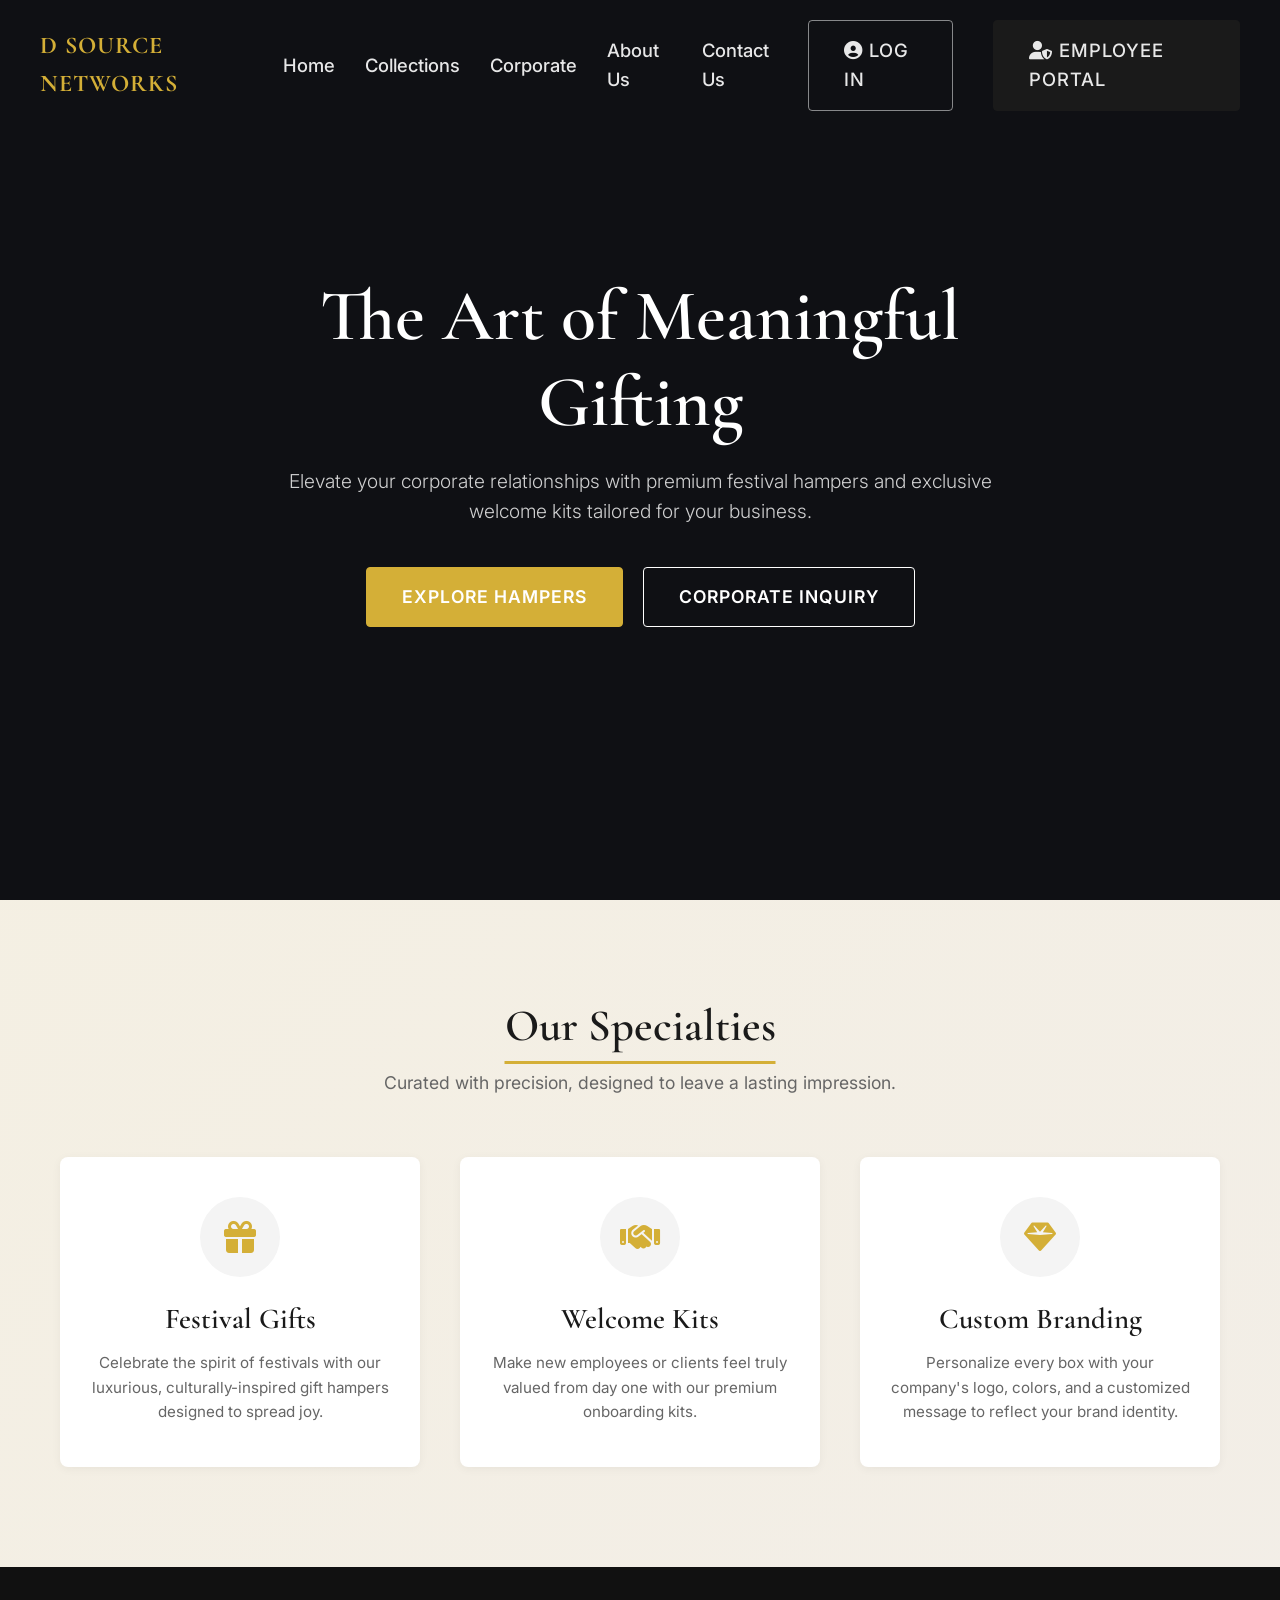
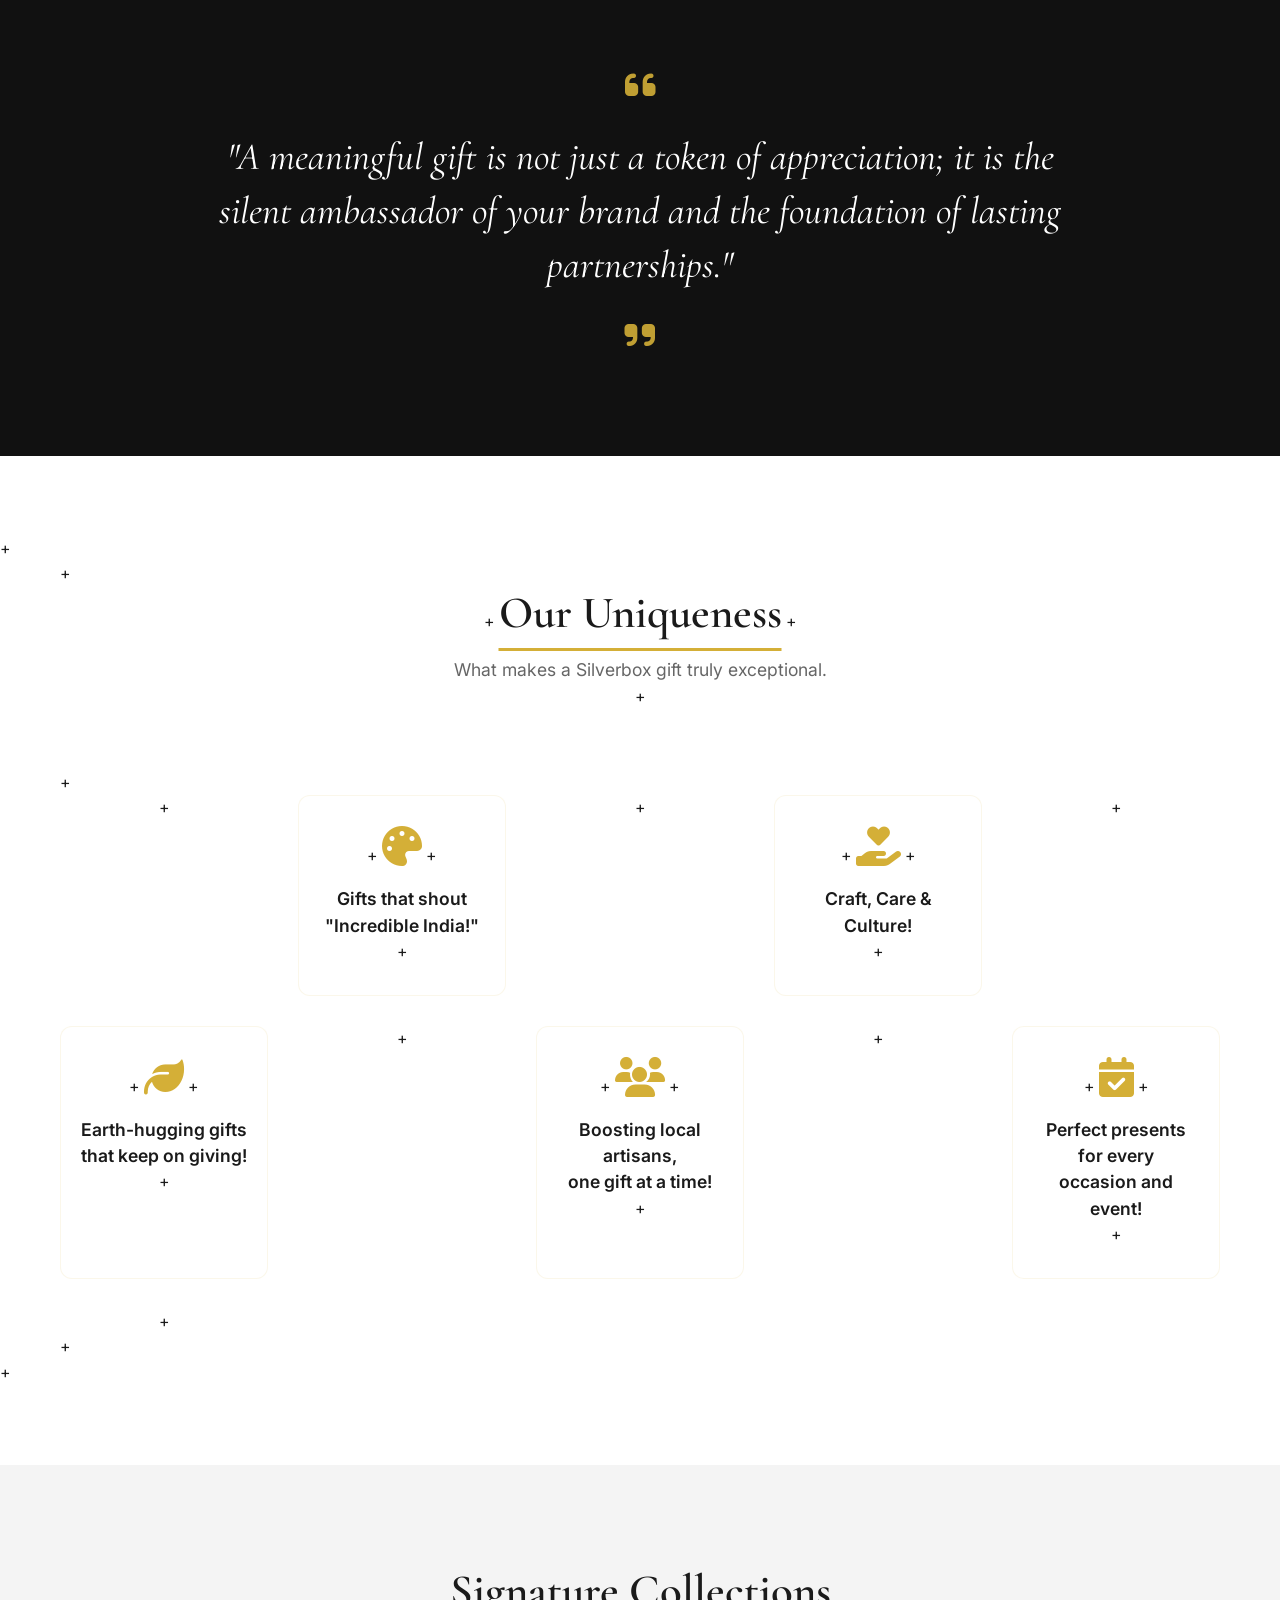
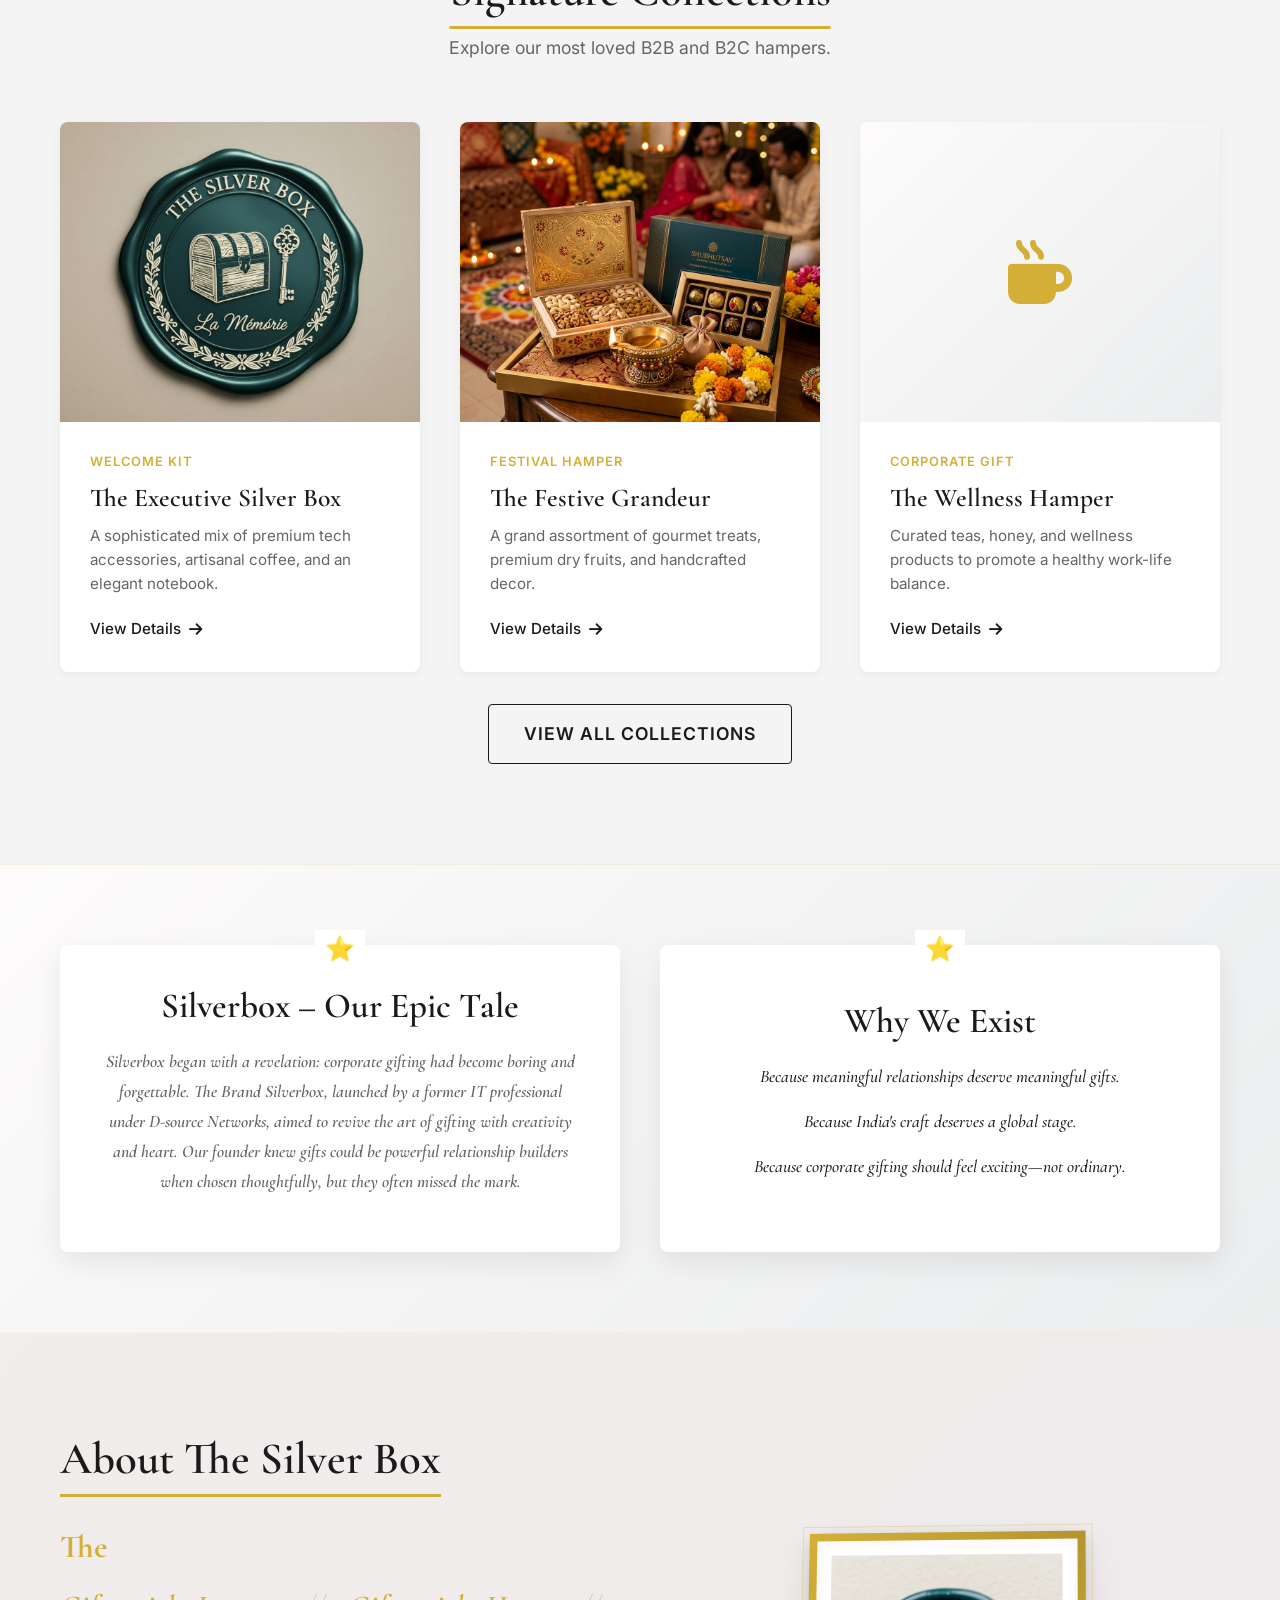
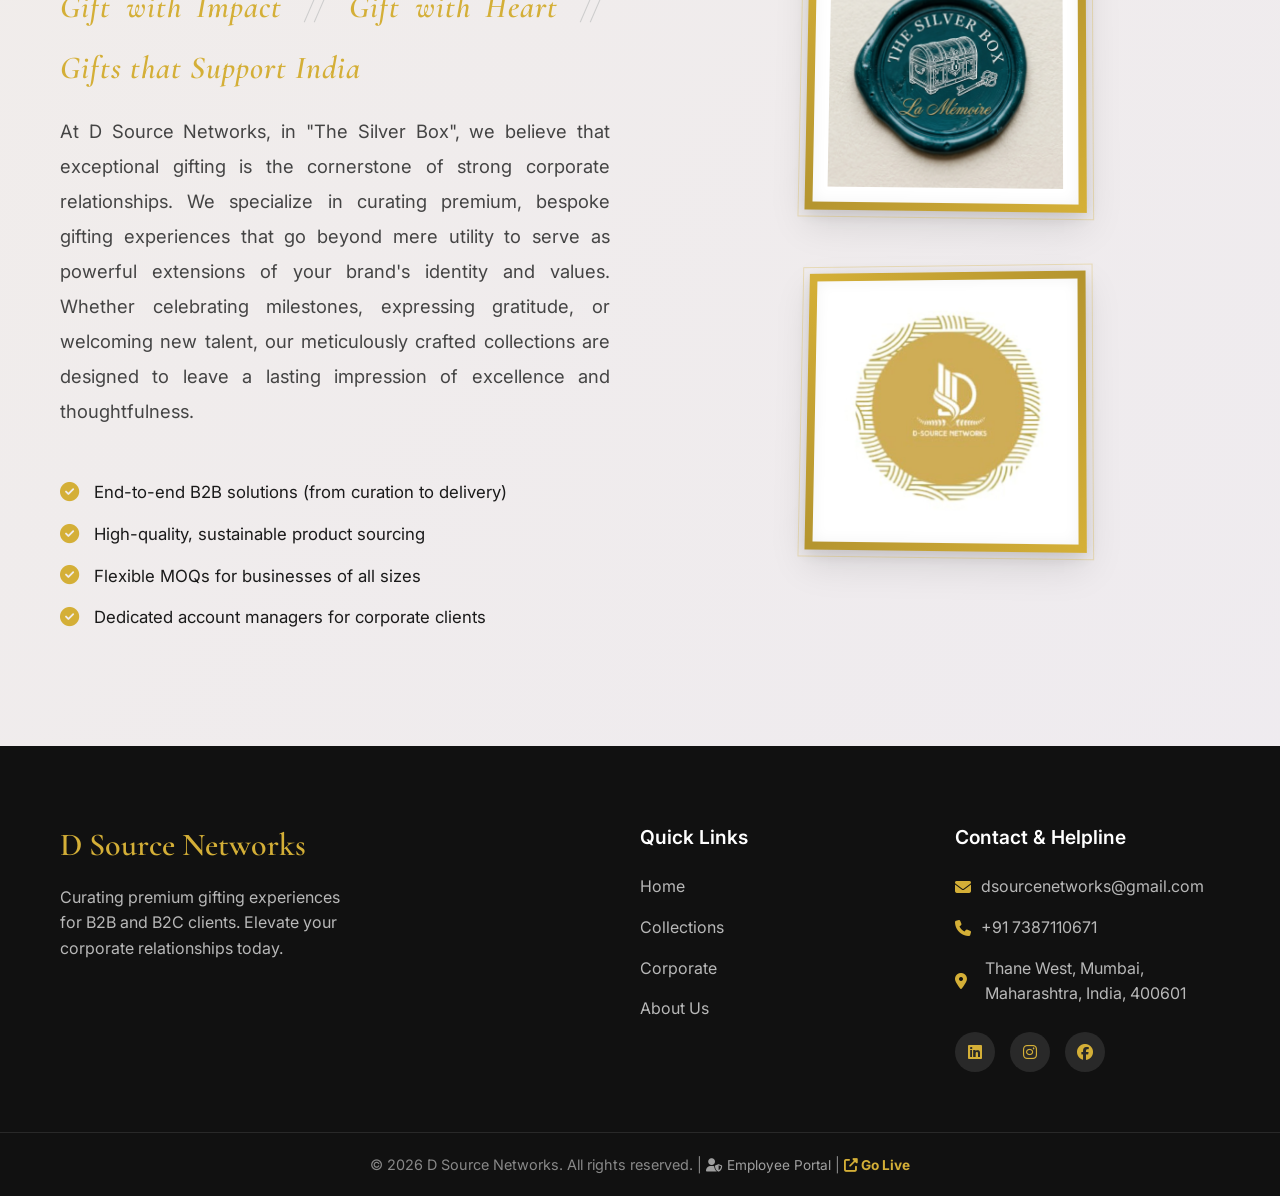
==== index.html @ b41b8272 "Refine brand mention to 'The Silver Box' and fix tagline formatting" ====
<!-- Sync Timestamp: 2026-05-08 21:18:00 -->
<!DOCTYPE html>
<html lang="en">

<head>
    <meta charset="UTF-8">
    <meta name="viewport" content="width=device-width, initial-scale=1.0">
    <title>D Source Networks | Premium Corporate Gifting</title>
    <meta name="description"
        content="Premium B2B and B2C gift hampers, festival gifts, and corporate welcome kits by D Source Networks.">
    <link rel="stylesheet" href="styles.css">
    <!-- Google Fonts for typography -->
    <link rel="preconnect" href="https://fonts.googleapis.com">
    <link rel="preconnect" href="https://fonts.gstatic.com" crossorigin>
    <link
        href="https://fonts.googleapis.com/css2?family=Cormorant+Garamond:wght@400;600&family=Inter:wght@300;400;500;600&display=swap"
        rel="stylesheet">
    <link rel="stylesheet" href="https://cdnjs.cloudflare.com/ajax/libs/font-awesome/6.4.0/css/all.min.css">
</head>

<body>
    <!-- Navigation -->
    <nav class="navbar" id="navbar">
        <div class="nav-container">
            <a href="index.html" class="logo"
                style="font-size: 1.5rem; font-weight: 700; color: var(--primary-color); text-decoration: none; font-family: var(--font-heading); letter-spacing: 1px;">
                D SOURCE NETWORKS
            </a>
            <div class="nav-links">
                <a href="#home">Home</a>
                <a href="#collections">Collections</a>
                <a href="#corporate">Corporate</a>
                <a href="#about">About Us</a>
                <a href="#contact">Contact Us</a>
                <a href="#" id="loginBtn" class="btn btn-outline"><i class="fas fa-user-circle"></i> Log In</a>
                <a href="employee.html" class="btn btn-primary"
                    style="margin-left: 10px; background-color: #1a1a1a; border-color: #1a1a1a;"><i
                        class="fas fa-user-shield"></i> Employee Portal</a>
            </div>
            <div class="hamburger">
                <i class="fas fa-bars"></i>
            </div>
        </div>
    </nav>

    <!-- Hero Section -->
    <header id="home" class="hero">
        <div class="floating-container" id="floating-container"></div>
        <div class="hero-overlay"></div>
        <div class="hero-content">
            <h1 class="fade-in-up">The Art of Meaningful Gifting</h1>
            <p class="fade-in-up delay-1">Elevate your corporate relationships with premium festival hampers and
                exclusive welcome kits tailored for your business.</p>
            <div class="hero-buttons fade-in-up delay-2">
                <a href="#collections" class="btn btn-primary">Explore Hampers</a>
                <a href="#corporate" class="btn btn-secondary">Corporate Inquiry</a>
            </div>
        </div>
    </header>

    <!-- Services / Categories -->
    <section id="services" class="services section">
        <div class="container">
            <div class="section-header">
                <h2>Our Specialties</h2>
                <p>Curated with precision, designed to leave a lasting impression.</p>
            </div>
            <div class="services-grid">
                <div class="service-card">
                    <div class="service-icon"><i class="fas fa-gift"></i></div>
                    <h3>Festival Gifts</h3>
                    <p>Celebrate the spirit of festivals with our luxurious, culturally-inspired gift hampers designed
                        to spread joy.</p>
                </div>
                <div class="service-card">
                    <div class="service-icon"><i class="fas fa-handshake"></i></div>
                    <h3>Welcome Kits</h3>
                    <p>Make new employees or clients feel truly valued from day one with our premium onboarding kits.
                    </p>
                </div>
                <div class="service-card">
                    <div class="service-icon"><i class="fas fa-gem"></i></div>
                    <h3>Custom Branding</h3>
                    <p>Personalize every box with your company's logo, colors, and a customized message to reflect your
                        brand identity.</p>
                </div>
            </div>
        </div>
    </section>

    <!-- Quote Section -->
    <section class="quote-section">
        <div class="container">
            <blockquote class="corporate-quote">
                <i class="fas fa-quote-left quote-icon"></i>
                <p>"A meaningful gift is not just a token of appreciation; it is the silent ambassador of your brand and
                    the foundation of lasting partnerships."</p>
                <i class="fas fa-quote-right quote-icon"></i>
            </blockquote>
        </div>
    </section>

    <!-- Our Uniqueness Section -->
    <section class="uniqueness-section">
        + <div class="container">
            + <div class="section-header">
                + <h2>Our Uniqueness</h2>
                + <p>What makes a Silverbox gift truly exceptional.</p>
                + </div>
            + <div class="uniqueness-grid">
                + <div class="unique-card">
                    + <i class="fas fa-palette unique-icon"></i>
                    + <h3>Gifts that shout<br>"Incredible India!"</h3>
                    + </div>
                + <div class="unique-card">
                    + <i class="fas fa-hand-holding-heart unique-icon"></i>
                    + <h3>Craft, Care &<br>Culture!</h3>
                    + </div>
                + <div class="unique-card">
                    + <i class="fas fa-leaf unique-icon"></i>
                    + <h3>Earth-hugging gifts<br>that keep on giving!</h3>
                    + </div>
                + <div class="unique-card">
                    + <i class="fas fa-users unique-icon"></i>
                    + <h3>Boosting local artisans,<br>one gift at a time!</h3>
                    + </div>
                + <div class="unique-card">
                    + <i class="fas fa-calendar-check unique-icon"></i>
                    + <h3>Perfect presents for every<br>occasion and event!</h3>
                    + </div>
                + </div>
            + </div>
        + </section>

    <!-- Featured Collections -->
    <section id="collections" class="collections section bg-light">
        <div class="container">
            <div class="section-header">
                <h2>Signature Collections</h2>
                <p>Explore our most loved B2B and B2C hampers.</p>
            </div>
            <div class="product-grid">
                <!-- Product 1 -->
                <div class="product-card">
                    <div class="product-image" style="height: 300px;">
                        <img src="images/company_logo.jpeg" alt="The Executive Silver Box">
                    </div>
                    <div class="product-info">
                        <span class="category">Welcome Kit</span>
                        <h3>The Executive Silver Box</h3>
                        <p>A sophisticated mix of premium tech accessories, artisanal coffee, and an elegant notebook.
                        </p>
                        <a href="#" class="view-details">View Details <i class="fas fa-arrow-right"></i></a>
                    </div>
                </div>
                <!-- Product 2 -->
                <div class="product-card">
                    <div class="product-image" style="height: 300px;">
                        <img src="images/festival_hamper_1777448003402.png" alt="The Festive Grandeur">
                    </div>
                    <div class="product-info">
                        <span class="category">Festival Hamper</span>
                        <h3>The Festive Grandeur</h3>
                        <p>A grand assortment of gourmet treats, premium dry fruits, and handcrafted decor.</p>
                        <a href="#" class="view-details">View Details <i class="fas fa-arrow-right"></i></a>
                    </div>
                </div>
                <!-- Product 3 -->
                <div class="product-card">
                    <div class="product-image placeholder-img"
                        style="background: linear-gradient(135deg, #fdfbfb 0%, #ebedee 100%); display: flex; align-items: center; justify-content: center; height: 300px;">
                        <i class="fas fa-mug-hot" style="font-size: 4rem; color: #d4af37;"></i>
                    </div>
                    <div class="product-info">
                        <span class="category">Corporate Gift</span>
                        <h3>The Wellness Hamper</h3>
                        <p>Curated teas, honey, and wellness products to promote a healthy work-life balance.</p>
                        <a href="#" class="view-details">View Details <i class="fas fa-arrow-right"></i></a>
                    </div>
                </div>
            </div>
            <div class="text-center mt-4">
                <a href="#" class="btn btn-outline-dark">View All Collections</a>
            </div>
        </div>
    </section>
    <!-- Our Story Section -->
    <section class="story-section">
        <div class="container">
            <div class="story-grid">
                <div class="story-container">
                    <h2>Silverbox – Our Epic Tale</h2>
                    <p>
                        Silverbox began with a revelation: corporate gifting had become boring and forgettable. The
                        Brand
                        Silverbox, launched by a former IT professional under D-source Networks, aimed to revive the art
                        of
                        gifting with creativity and heart. Our founder knew gifts could be powerful relationship
                        builders
                        when chosen thoughtfully, but they often missed the mark.
                    </p>
                </div>
                <div class="exist-container">
                    <h2>Why We Exist</h2>
                    <p>Because meaningful relationships deserve meaningful gifts.</p>
                    <p>Because India's craft deserves a global stage.</p>
                    <p>Because corporate gifting should feel exciting—not ordinary.</p>
                </div>
            </div>
        </div>
    </section>

    <!-- About Us / Why Choose Us -->
    <section id="about" class="why-us section">
        <div class="container">
            <div class="why-grid">
                <div class="why-content">
                    <h2>About The Silver Box</h2>
                    <div style="margin-bottom: 50px;">
                        <p style="font-size: 1.15rem; line-height: 1.9; text-align: justify; color: #444;">
                            <strong
                                style="color: var(--primary-color); font-size: 2rem; display: block; margin-bottom: 15px; font-family: var(--font-heading);">The
                                <span
                                    style="display: block; letter-spacing: 1px; font-style: italic; font-weight: 600;">
                                    Gift with Impact <span
                                        style="color: #ccc; font-weight: 300; margin: 0 8px;">//</span>
                                    Gift with Heart <span
                                        style="color: #ccc; font-weight: 300; margin: 0 8px;">//</span>
                                    Gifts that Support India
                                </span></strong>
                            At D Source Networks, in "The Silver Box", we believe that exceptional gifting is the
                            cornerstone of strong
                            corporate relationships. We specialize in curating premium, bespoke gifting experiences
                            that go beyond mere utility to serve as powerful extensions of your brand's identity and
                            values. Whether celebrating milestones, expressing gratitude, or welcoming new talent,
                            our meticulously crafted collections are designed to leave a lasting impression of
                            excellence and thoughtfulness.
                        </p>
                    </div>
                    <ul class="feature-list">
                        <li><i class="fas fa-check-circle"></i> End-to-end B2B solutions (from curation to delivery)
                        </li>
                        <li><i class="fas fa-check-circle"></i> High-quality, sustainable product sourcing</li>
                        <li><i class="fas fa-check-circle"></i> Flexible MOQs for businesses of all sizes</li>
                        <li><i class="fas fa-check-circle"></i> Dedicated account managers for corporate clients</li>
                    </ul>
                </div>
                <div class="why-image">
                    <div class="frame-3d">
                        <img src="images/silver_box_seal.png" alt="The Silver Box Seal">
                    </div>
                    <div class="frame-3d">
                        <img src="images/dsource_logo.jpeg" alt="D-Source Networks Logo">
                    </div>
                </div>
            </div>
        </div>
    </section>

    <!-- Footer -->
    <footer id="contact" class="footer">
        <div class="container footer-grid">
            <div class="footer-brand">
                <h3>D Source Networks</h3>
                <p>Curating premium gifting experiences for B2B and B2C clients. Elevate your corporate relationships
                    today.</p>
            </div>
            <div class="footer-links">
                <h4>Quick Links</h4>
                <ul>
                    <li><a href="#home">Home</a></li>
                    <li><a href="#collections">Collections</a></li>
                    <li><a href="#corporate">Corporate</a></li>
                    <li><a href="#about">About Us</a></li>
                </ul>
            </div>
            <div class="footer-contact">
                <h4>Contact & Helpline</h4>
                <p><i class="fas fa-envelope"></i> dsourcenetworks@gmail.com</p>
                <p><i class="fas fa-phone"></i> +91 7387110671</p>
                <p><i class="fas fa-map-marker-alt" style="margin-right: 8px;"></i>Thane West, Mumbai, Maharashtra,
                    India, 400601</p>
                <div class="social-links">
                    <a href="#"><i class="fab fa-linkedin"></i></a>
                    <a href="https://www.instagram.com/sahay2821?igsh=ZDdjcTI2NDg4bmlx" target="_blank"><i
                            class="fab fa-instagram"></i></a>
                    <a href="#"><i class="fab fa-facebook"></i></a>
                </div>
            </div>
        </div>
        <div class="footer-bottom">
            <p>&copy; 2026 D Source Networks. All rights reserved. |
                <a href="employee.html"
                    style="color: rgba(255,255,255,0.6); text-decoration: none; font-size: 0.85rem;"><i
                        class="fas fa-user-shield"></i> Employee Portal</a> |
                <a href="https://dsource3101.github.io/dsourcenetworks/" target="_blank"
                    style="color: #d4af37; text-decoration: none; font-size: 0.85rem; font-weight: bold;"><i
                        class="fas fa-external-link-alt"></i> Go Live</a>
            </p>
        </div>
    </footer>

    <!-- Corporate Inquiry Modal -->
    <div id="corporateModal" class="modal">
        <div class="modal-content">
            <span class="close-modal">&times;</span>
            <h2>Corporate Inquiry</h2>
            <p>Fill out the form below to request a corporate gifting catalog or discuss customized solutions.</p>
            <form action="https://formsubmit.co/dsourcenetworks@gmail.com" method="POST" class="inquiry-form">
                <div class="form-group">
                    <label for="name">Company Name</label>
                    <input type="text" id="name" name="Company_Name" required>
                </div>
                <div class="form-group">
                    <label for="email">Email Address</label>
                    <input type="email" id="email" name="Email" required>
                </div>
                <div class="form-group">
                    <label for="phone">Phone Number</label>
                    <input type="tel" id="phone" name="Phone">
                </div>
                <div class="form-group">
                    <label for="message">Your Inquiry</label>
                    <textarea id="message" name="Message" rows="4" required></textarea>
                </div>
                <input type="hidden" name="_subject" value="New Corporate Inquiry!">
                <button type="submit" class="btn btn-primary w-100" style="width: 100%;">Send Inquiry</button>
            </form>
        </div>
    </div>
    </div>

    <!-- Login Modal -->
    <div id="loginModal" class="modal">
        <div class="modal-content">
            <span class="close-modal" id="closeLogin">&times;</span>
            <h2>Welcome Back</h2>
            <p>Log in to access your order history and corporate discounts.</p>
            <form action="#" method="POST" class="inquiry-form"
                onsubmit="event.preventDefault(); alert('Login successful! (Demo Mode)'); document.getElementById('loginModal').classList.remove('show');">
                <div class="form-group">
                    <label for="loginEmail">Email Address</label>
                    <input type="email" id="loginEmail" required>
                </div>
                <div class="form-group">
                    <label for="loginPassword">Password</label>
                    <input type="password" id="loginPassword" required>
                </div>
                <button type="submit" class="btn btn-primary w-100" style="width: 100%;">Log In</button>
                <p style="text-align: center; margin-top: 15px; font-size: 0.9rem;">
                    Don't have an account? <a href="#" id="openSignup"
                        style="color: var(--primary-color); font-weight: bold;">Sign up here</a>
                </p>
                <p
                    style="text-align: center; margin-top: 10px; font-size: 0.85rem; border-top: 1px solid #eee; pt: 15px; margin-top: 20px; padding-top: 15px;">
                    Are you an employee? <a href="employee.html"
                        style="color: #1a1a1a; font-weight: bold; text-decoration: underline;">Go to Employee Portal</a>
                </p>
            </form>
        </div>
    </div>

    <!-- Signup Modal -->
    <div id="signupModal" class="modal">
        <div class="modal-content">
            <span class="close-modal" id="closeSignup">&times;</span>
            <h2>Create an Account</h2>
            <p>Join D Source Networks for exclusive corporate offers.</p>
            <form action="#" method="POST" class="inquiry-form"
                onsubmit="event.preventDefault(); alert('Account created successfully! (Demo Mode)'); document.getElementById('signupModal').classList.remove('show');">
                <div class="form-group">
                    <label for="signupName">Full Name</label>
                    <input type="text" id="signupName" required>
                </div>
                <div class="form-group">
                    <label for="signupEmail">Email Address</label>
                    <input type="email" id="signupEmail" required>
                </div>
                <div class="form-group">
                    <label for="signupPassword">Create Password</label>
                    <input type="password" id="signupPassword" required>
                </div>
                <button type="submit" class="btn btn-primary w-100" style="width: 100%;">Sign Up</button>
                <p style="text-align: center; margin-top: 15px; font-size: 0.9rem;">
                    Already have an account? <a href="#" id="openLogin"
                        style="color: var(--primary-color); font-weight: bold;">Log in here</a>
                </p>
            </form>
        </div>
    </div>

    <script src="script.js"></script>
</body>

</html>
---- styles.css ----
/* 
  Design System & Variables
  Theme: Elegant, Premium Corporate
  Colors: Deep charcoal, white, with champagne/gold accents
*/
:root {
    --primary-color: #d4af37; /* Champagne Gold */
    --primary-dark: #b5952f;
    --text-dark: #1a1a1a;
    --text-light: #f5f5f5;
    --text-muted: #666666;
    --bg-light: #fcfcfc;
    --bg-dark: #111111;
    --bg-section: #f4f4f4;
    
    --font-heading: 'Cormorant Garamond', serif;
    --font-body: 'Inter', sans-serif;
    
    --transition: all 0.3s ease;
    --shadow-sm: 0 2px 10px rgba(0,0,0,0.05);
    --shadow-md: 0 10px 30px rgba(0,0,0,0.08);
}

/* Reset & Base Styles */
* {
    margin: 0;
    padding: 0;
    box-sizing: border-box;
}

html {
    scroll-behavior: smooth;
}

body {
    font-family: var(--font-body);
    color: var(--text-dark);
    line-height: 1.6;
    background: linear-gradient(-45deg, #fdfcf0, #f7f3e9, #ece9f5, #f5f0e1);
    background-size: 400% 400%;
    animation: liveWallpaper 15s ease infinite;
    overflow-x: hidden;
}

@keyframes liveWallpaper {
    0% { background-position: 0% 50%; }
    50% { background-position: 100% 50%; }
    100% { background-position: 0% 50%; }
}


h1, h2, h3, h4, h5, h6 {
    font-family: var(--font-heading);
    font-weight: 600;
    line-height: 1.2;
}

a {
    text-decoration: none;
    color: inherit;
    transition: var(--transition);
}

ul {
    list-style: none;
}

.container {
    max-width: 1200px;
    margin: 0 auto;
    padding: 0 20px;
}

.section {
    padding: 100px 0;
}

.bg-light {
    background-color: var(--bg-section);
}

.text-center {
    text-align: center;
}

.mt-4 {
    margin-top: 2rem;
}

/* Buttons */
.btn {
    display: inline-block;
    padding: 15px 35px;
    font-size: 1.1rem;
    font-weight: 600;
    border-radius: 4px;
    cursor: pointer;
    text-transform: uppercase;
    letter-spacing: 1px;
    transition: var(--transition);
}

.btn-primary {
    background-color: var(--primary-color);
    color: white;
    border: 1px solid var(--primary-color);
}

.btn-primary:hover {
    background-color: var(--primary-dark);
    border-color: var(--primary-dark);
    transform: translateY(-2px);
    box-shadow: 0 4px 15px rgba(212, 175, 55, 0.4);
}

.btn-secondary {
    background-color: transparent;
    color: white;
    border: 1px solid white;
}

.btn-secondary:hover {
    background-color: white;
    color: var(--text-dark);
    transform: translateY(-2px);
}

.btn-outline {
    background-color: transparent;
    color: var(--text-light);
    border: 1px solid rgba(255,255,255,0.5);
}

.btn-outline:hover {
    border-color: var(--primary-color);
    color: var(--primary-color);
}

.btn-outline-dark {
    background-color: transparent;
    color: var(--text-dark);
    border: 1px solid var(--text-dark);
}

.btn-outline-dark:hover {
    background-color: var(--text-dark);
    color: white;
}

/* Navbar */
.navbar {
    position: fixed;
    top: 0;
    left: 0;
    width: 100%;
    padding: 20px 0;
    z-index: 1000;
    transition: var(--transition);
}

.navbar.scrolled {
    background-color: var(--bg-dark);
    padding: 15px 0;
    box-shadow: 0 2px 20px rgba(0,0,0,0.1);
}

.nav-container {
    width: 100%;
    padding: 0 40px;
    display: flex;
    justify-content: space-between;
    align-items: center;
}

.logo-text {
    font-family: var(--font-heading);
    font-size: 2.4rem;
    font-weight: 800;
    color: white;
    letter-spacing: 2px;
    text-transform: uppercase;
}

.navbar.scrolled .logo-text {
    color: var(--primary-color);
}

.nav-links {
    display: flex;
    align-items: center;
    gap: 30px;
}

.nav-links a {
    color: rgba(255, 255, 255, 0.9);
    font-size: 1.15rem;
    font-weight: 500;
}

.nav-links a:hover:not(.btn) {
    color: var(--primary-color);
}

.hamburger {
    display: none;
    color: white;
    font-size: 1.5rem;
    cursor: pointer;
}

/* Hero Section */
.hero {
    height: 100vh;
    min-height: 600px;
    position: relative;
    display: flex;
    align-items: center;
    justify-content: center;
    text-align: center;
    color: white;
    background-color: #0f1014;
    overflow: hidden;
}

.floating-container {
    position: absolute;
    top: 0;
    left: 0;
    width: 100%;
    height: 100%;
    overflow: hidden;
    z-index: 0;
}

.floating-item {
    position: absolute;
    bottom: -100px;
    animation: floatUp linear infinite;
    opacity: 0.8;
    filter: drop-shadow(0 4px 6px rgba(0,0,0,0.5));
}

@keyframes floatUp {
    0% {
        transform: translateY(0) rotate(0deg);
        opacity: 0;
    }
    10% {
        opacity: 0.8;
    }
    90% {
        opacity: 0.8;
    }
    100% {
        transform: translateY(-120vh) rotate(360deg);
        opacity: 0;
    }
}

.hero-overlay {
    position: absolute;
    top: 0;
    left: 0;
    width: 100%;
    height: 100%;
    background: radial-gradient(circle at center, rgba(15,16,20,0.2) 0%, rgba(15,16,20,0.85) 100%);
    z-index: 1;
}

.hero-content {
    position: relative;
    z-index: 2;
    max-width: 800px;
    padding: 0 20px;
}

.hero h1 {
    font-size: 4.5rem;
    margin-bottom: 20px;
    color: white;
}

.hero p {
    font-size: 1.2rem;
    margin-bottom: 40px;
    color: rgba(255,255,255,0.8);
    font-weight: 300;
}

.hero-buttons {
    display: flex;
    gap: 20px;
    justify-content: center;
}

/* Section Headers */
.section-header {
    text-align: center;
    margin-bottom: 60px;
}

.section-header h2 {
    font-size: 2.8rem;
    color: var(--text-dark);
    margin-bottom: 15px;
    position: relative;
    display: inline-block;
}

.section-header h2::after {
    content: '';
    position: absolute;
    bottom: -10px;
    left: 50%;
    transform: translateX(-50%);
    width: 100%;
    height: 3px;
    background-color: var(--primary-color);
}

.section-header p {
    color: var(--text-muted);
    font-size: 1.1rem;
}

/* Services Grid */
.services-grid {
    display: grid;
    grid-template-columns: repeat(auto-fit, minmax(300px, 1fr));
    gap: 40px;
}

.service-card {
    text-align: center;
    padding: 40px 30px;
    background: white;
    border-radius: 8px;
    box-shadow: var(--shadow-sm);
    transition: var(--transition);
    border-bottom: 3px solid transparent;
}

.service-card:hover {
    transform: translateY(-10px);
    box-shadow: var(--shadow-md);
    border-bottom: 3px solid var(--primary-color);
}

.service-icon {
    width: 80px;
    height: 80px;
    margin: 0 auto 25px;
    background-color: var(--bg-section);
    border-radius: 50%;
    display: flex;
    align-items: center;
    justify-content: center;
    font-size: 2rem;
    color: var(--primary-color);
    transition: var(--transition);
}

.service-card:hover .service-icon {
    background-color: var(--primary-color);
    color: white;
}

.service-card h3 {
    font-size: 1.8rem;
    margin-bottom: 15px;
}

.service-card p {
    color: var(--text-muted);
    font-size: 0.95rem;
}

/* Quote Section */
.quote-section {
    padding: 100px 0;
    background-color: var(--bg-dark);
    text-align: center;
    position: relative;
    overflow: hidden;
    background-image: linear-gradient(rgba(17, 17, 17, 0.85), rgba(17, 17, 17, 0.85)), url('https://images.unsplash.com/photo-1556761175-5973dc0f32d7?ixlib=rb-4.0.3&auto=format&fit=crop&w=1600&q=80');
    background-size: cover;
    background-position: center;
    background-attachment: fixed;
}

.corporate-quote {
    max-width: 900px;
    margin: 0 auto;
    position: relative;
    z-index: 2;
}

.corporate-quote p {
    font-family: var(--font-heading);
    font-size: 2.4rem;
    font-style: italic;
    line-height: 1.4;
    margin: 25px 0;
    color: white;
}

.quote-icon {
    font-size: 2.2rem;
    color: var(--primary-color);
    opacity: 0.9;
}

/* Product Grid */
.product-grid {
    display: grid;
    grid-template-columns: repeat(auto-fit, minmax(320px, 1fr));
    gap: 40px;
}

.product-card {
    background: white;
    border-radius: 8px;
    overflow: hidden;
    box-shadow: var(--shadow-sm);
    transition: var(--transition);
}

.product-card:hover {
    box-shadow: var(--shadow-md);
    transform: translateY(-5px);
}

.product-image {
    width: 100%;
    position: relative;
    overflow: hidden;
}

.product-image img {
    width: 100%;
    height: 100%;
    object-fit: cover;
    transition: transform 0.5s ease;
}

.product-card:hover .product-image img {
    transform: scale(1.05);
}

.product-info {
    padding: 30px;
}

.category {
    font-size: 0.8rem;
    text-transform: uppercase;
    letter-spacing: 1px;
    color: var(--primary-color);
    font-weight: 600;
    display: block;
    margin-bottom: 10px;
}

.product-info h3 {
    font-size: 1.6rem;
    margin-bottom: 10px;
}

.product-info p {
    color: var(--text-muted);
    font-size: 0.95rem;
    margin-bottom: 20px;
}

.view-details {
    display: inline-flex;
    align-items: center;
    gap: 8px;
    color: var(--text-dark);
    font-weight: 500;
    font-size: 0.95rem;
}

.view-details:hover {
    color: var(--primary-color);
}

.view-details i {
    transition: transform 0.3s ease;
}

.view-details:hover i {
    transform: translateX(5px);
}

/* Why Us Section */
.why-grid {
    display: grid;
    grid-template-columns: 1fr 1fr;
    gap: 60px;
    align-items: center;
}

.why-content h2 {
    font-size: 2.8rem;
    margin-bottom: 30px;
    position: relative;
    display: inline-block;
}

.why-content h2::after {
    content: '';
    position: absolute;
    bottom: -10px;
    left: 0;
    width: 100%;
    height: 3px;
    background-color: var(--primary-color);
}

.why-content p {
    color: var(--text-muted);
    margin-bottom: 30px;
    font-size: 1.1rem;
}

.feature-list li {
    margin-bottom: 15px;
    display: flex;
    align-items: center;
    gap: 15px;
    font-size: 1.05rem;
}

.feature-list i {
    color: var(--primary-color);
    font-size: 1.2rem;
}

.why-image {
    position: relative;
    display: flex;
    justify-content: center;
    align-items: center;
    gap: 60px;
    flex-wrap: wrap;
    padding: 20px 0;
}

/* Our Story Section */
.story-section {
    padding: 80px 0;
    background: linear-gradient(135deg, #fdfbfb 0%, #ebedee 100%);
    border-top: 1px solid rgba(212, 175, 55, 0.1);
    border-bottom: 1px solid rgba(212, 175, 55, 0.1);
}

.story-grid {
    display: grid;
    grid-template-columns: 1fr 1fr;
    gap: 40px;
    align-items: stretch;
}

.story-container, .exist-container {
    background: white;
    padding: 40px;
    box-shadow: var(--shadow-md);
    border-radius: 8px;
    position: relative;
    height: 100%;
    display: flex;
    flex-direction: column;
    justify-content: center;
    text-align: center;
}

.story-container::before, .exist-container::before {
    content: '⭐';
    font-size: 1.5rem;
    position: absolute;
    top: -15px;
    left: 50%;
    transform: translateX(-50%);
    background: white;
    padding: 0 10px;
}

.story-section h2, .exist-container h2 {
    font-size: 2.2rem;
    color: var(--text-dark);
    margin-bottom: 20px;
    font-family: var(--font-heading);
}

.story-section p, .exist-container p {
    font-size: 1.1rem;
    line-height: 1.7;
    color: var(--text-muted);
    font-style: italic;
    font-weight: 600;
    font-family: var(--font-heading);
    margin-bottom: 15px;
}

.exist-container p {
    font-weight: 500;
    color: var(--text-dark);
}

/* Uniqueness Section */
.uniqueness-section {
    padding: 80px 0;
    background-color: white;
}

.uniqueness-grid {
    display: grid;
    grid-template-columns: repeat(auto-fit, minmax(200px, 1fr));
    gap: 30px;
    text-align: center;
}

.unique-card {
    padding: 30px 20px;
    border-radius: 12px;
    background: #fff;
    border: 1px solid rgba(212, 175, 55, 0.1);
    transition: all 0.3s ease;
}

.unique-card:hover {
    transform: translateY(-5px);
    box-shadow: var(--shadow-md);
    border-color: var(--primary-color);
}

.unique-icon {
    font-size: 2.5rem;
    color: var(--primary-color);
    margin-bottom: 20px;
    display: block;
}

.unique-card h3 {
    font-size: 1.1rem;
    line-height: 1.5;
    color: var(--text-dark);
    font-weight: 600;
    font-family: var(--font-body);
}

@media (max-width: 992px) {
    .story-grid {
        grid-template-columns: 1fr;
    }
}

/* 3D Square Frame */
.frame-3d {
    position: relative;
    width: 280px;
    height: 280px;
    background: white;
    padding: 15px;
    box-shadow: 
        0 5px 15px rgba(0,0,0,0.1),
        0 15px 35px rgba(0,0,0,0.1),
        inset 0 0 15px rgba(0,0,0,0.05);
    border: 8px solid #f8f8f8;
    border-image: linear-gradient(135deg, #d4af37, #b5952f, #d4af37) 1;
    transform: perspective(1000px) rotateY(-5deg) rotateX(5deg);
    transition: transform 0.5s ease, box-shadow 0.5s ease;
}

.frame-3d:hover {
    transform: perspective(1000px) rotateY(0deg) rotateX(0deg) scale(1.05);
    box-shadow: 
        0 20px 40px rgba(0,0,0,0.15),
        0 30px 60px rgba(0,0,0,0.1);
}

.frame-3d img {
    width: 100%;
    height: 100%;
    object-fit: contain;
    display: block;
}

.frame-3d::before {
    content: '';
    position: absolute;
    top: -15px;
    left: -15px;
    right: -15px;
    bottom: -15px;
    border: 1px solid rgba(212, 175, 55, 0.3);
    z-index: -1;
}

/* Footer */
.footer {
    background-color: var(--bg-dark);
    color: white;
    padding: 80px 0 20px;
}

.footer-grid {
    display: grid;
    grid-template-columns: 2fr 1fr 1fr;
    gap: 50px;
    margin-bottom: 60px;
}

.footer-brand h3 {
    font-size: 2rem;
    color: var(--primary-color);
    margin-bottom: 20px;
}

.footer-brand p {
    color: rgba(255,255,255,0.7);
    max-width: 300px;
}

.footer h4 {
    font-size: 1.2rem;
    margin-bottom: 25px;
    font-family: var(--font-body);
}

.footer-links ul li {
    margin-bottom: 15px;
}

.footer-links a {
    color: rgba(255,255,255,0.7);
}

.footer-links a:hover {
    color: var(--primary-color);
    padding-left: 5px;
}

.footer-contact p {
    color: rgba(255,255,255,0.7);
    margin-bottom: 15px;
    display: flex;
    align-items: center;
    gap: 10px;
}

.footer-contact i {
    color: var(--primary-color);
}

.social-links {
    display: flex;
    gap: 15px;
    margin-top: 25px;
}

.social-links a {
    display: flex;
    align-items: center;
    justify-content: center;
    width: 40px;
    height: 40px;
    background-color: rgba(255,255,255,0.1);
    border-radius: 50%;
    color: white;
}

.social-links a:hover {
    background-color: var(--primary-color);
    transform: translateY(-3px);
}

.footer-bottom {
    text-align: center;
    padding-top: 20px;
    border-top: 1px solid rgba(255,255,255,0.1);
    color: rgba(255,255,255,0.5);
    font-size: 0.9rem;
}

/* Animations */
.fade-in-up {
    opacity: 0;
    transform: translateY(30px);
    animation: fadeInUp 0.8s forwards;
}

.delay-1 { animation-delay: 0.2s; }
.delay-2 { animation-delay: 0.4s; }

@keyframes fadeInUp {
    to {
        opacity: 1;
        transform: translateY(0);
    }
}

/* Responsive */
@media (max-width: 992px) {
    .why-grid {
        grid-template-columns: 1fr;
    }
    
    .footer-grid {
        grid-template-columns: 1fr 1fr;
    }
    
    .hero h1 {
        font-size: 3.5rem;
    }
}

@media (max-width: 768px) {
    .nav-links {
        display: none; /* Hidden by default on mobile */
        position: absolute;
        top: 100%;
        left: 0;
        width: 100%;
        background-color: var(--bg-dark);
        flex-direction: column;
        padding: 30px;
        gap: 20px;
        text-align: center;
        border-top: 1px solid rgba(255,255,255,0.1);
    }
    
    .nav-links.active {
        display: flex;
    }
    
    .nav-links .btn {
        margin-left: 0 !important;
        width: 100%;
    }
    
    .hamburger {
        display: block;
    }
    
    .hero h1 {
        font-size: 2.8rem;
    }
    
    .footer-grid {
        grid-template-columns: 1fr;
        gap: 30px;
    }
}

/* Modal Styles */
.modal {
    display: none;
    position: fixed;
    z-index: 2000;
    left: 0;
    top: 0;
    width: 100%;
    height: 100%;
    background-color: rgba(0,0,0,0.6);
    backdrop-filter: blur(5px);
    align-items: center;
    justify-content: center;
    opacity: 0;
    transition: opacity 0.3s ease;
}

.modal.show {
    display: flex;
    opacity: 1;
}

.modal-content {
    background-color: white;
    padding: 40px;
    border-radius: 12px;
    max-width: 500px;
    width: 90%;
    position: relative;
    transform: translateY(20px);
    transition: transform 0.3s ease;
    box-shadow: var(--shadow-md);
}

.modal.show .modal-content {
    transform: translateY(0);
}

.close-modal {
    position: absolute;
    top: 15px;
    right: 20px;
    font-size: 28px;
    font-weight: bold;
    color: var(--text-muted);
    cursor: pointer;
    transition: color 0.3s;
}

.close-modal:hover {
    color: var(--primary-color);
}

.modal-content h2 {
    margin-bottom: 20px;
    font-size: 2.2rem;
    color: var(--text-dark);
    position: relative;
    display: inline-block;
}

.modal-content h2::after {
    content: '';
    position: absolute;
    bottom: -10px;
    left: 0;
    width: 100%;
    height: 3px;
    background-color: var(--primary-color);
}

.modal-content p {
    color: var(--text-muted);
    margin-bottom: 25px;
    font-size: 0.95rem;
}

.inquiry-form .form-group {
    margin-bottom: 20px;
    text-align: left;
}

.inquiry-form label {
    display: block;
    margin-bottom: 8px;
    font-weight: 500;
    font-size: 0.9rem;
    color: var(--text-dark);
}

.inquiry-form input,
.inquiry-form textarea {
    width: 100%;
    padding: 12px;
    border: 1px solid #ddd;
    border-radius: 6px;
    font-family: var(--font-body);
    transition: border-color 0.3s;
}

.inquiry-form input:focus,
.inquiry-form textarea:focus {
    outline: none;
    border-color: var(--primary-color);
}
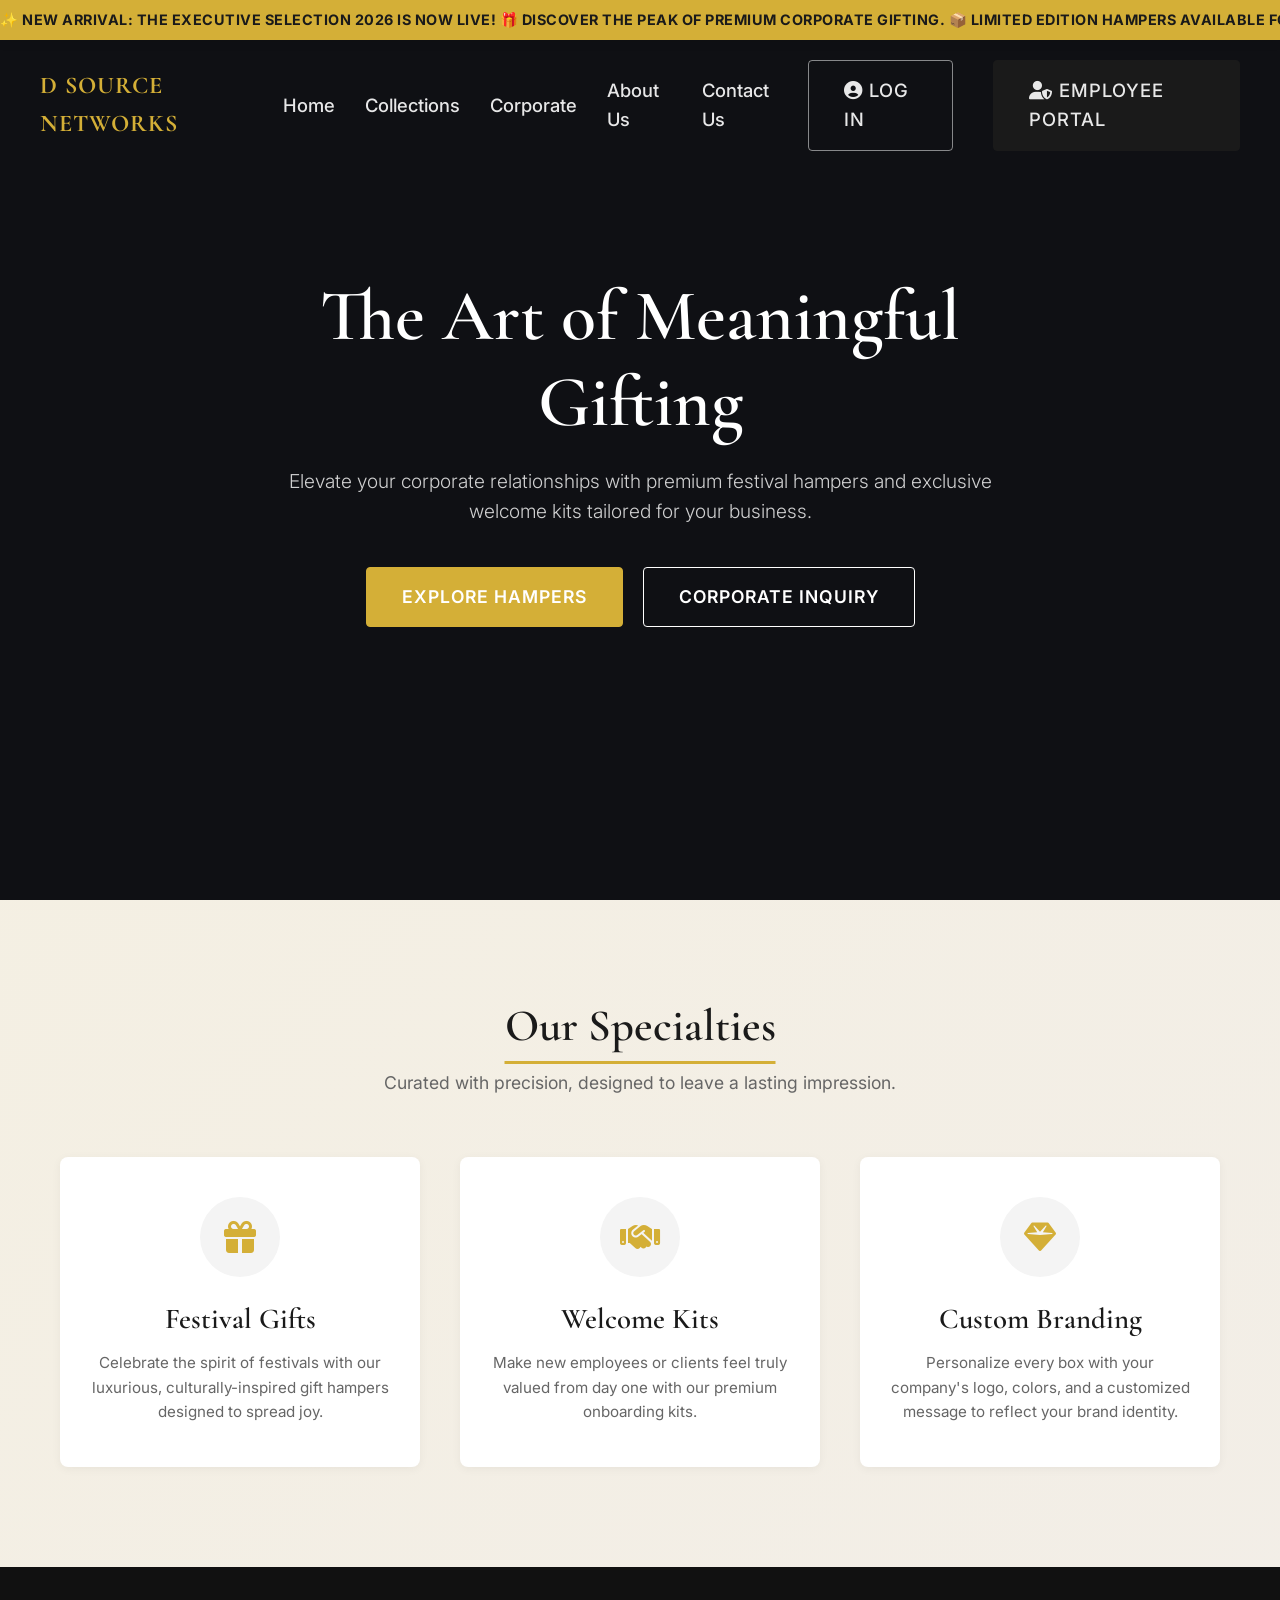
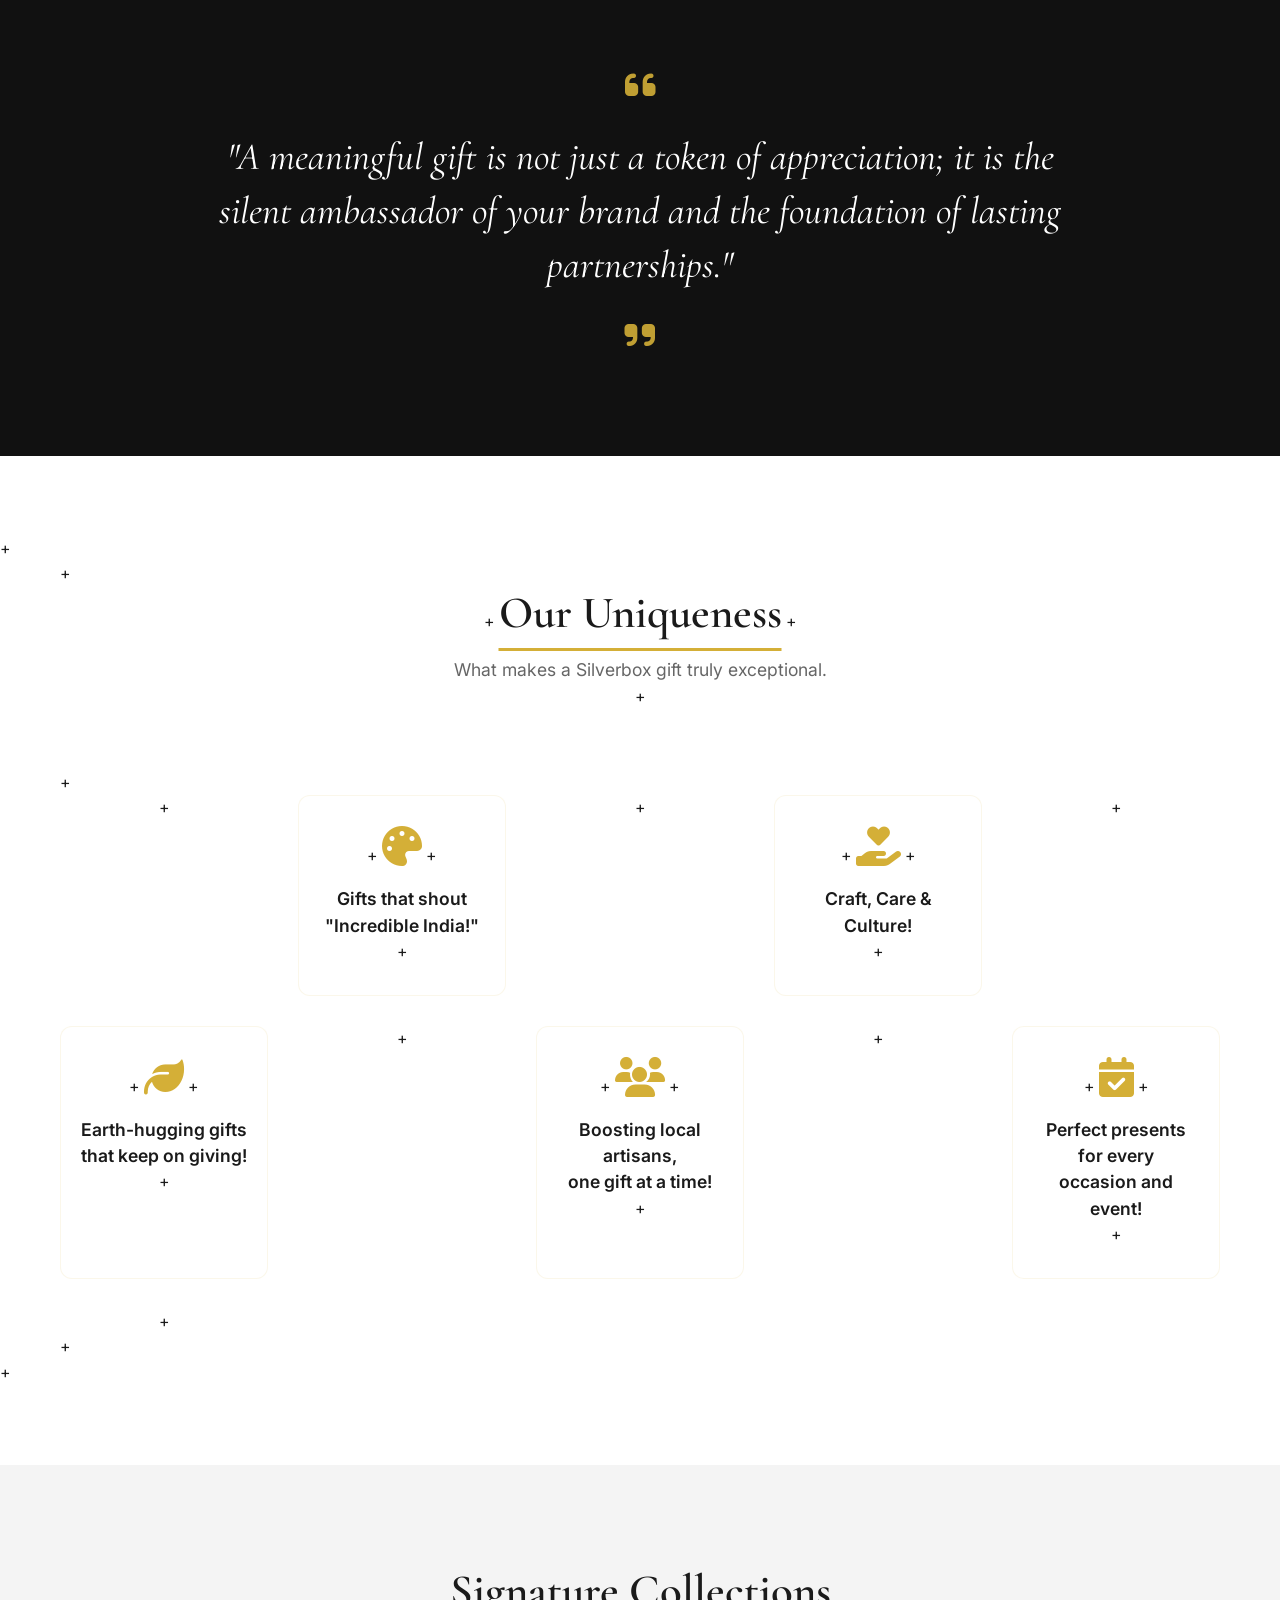
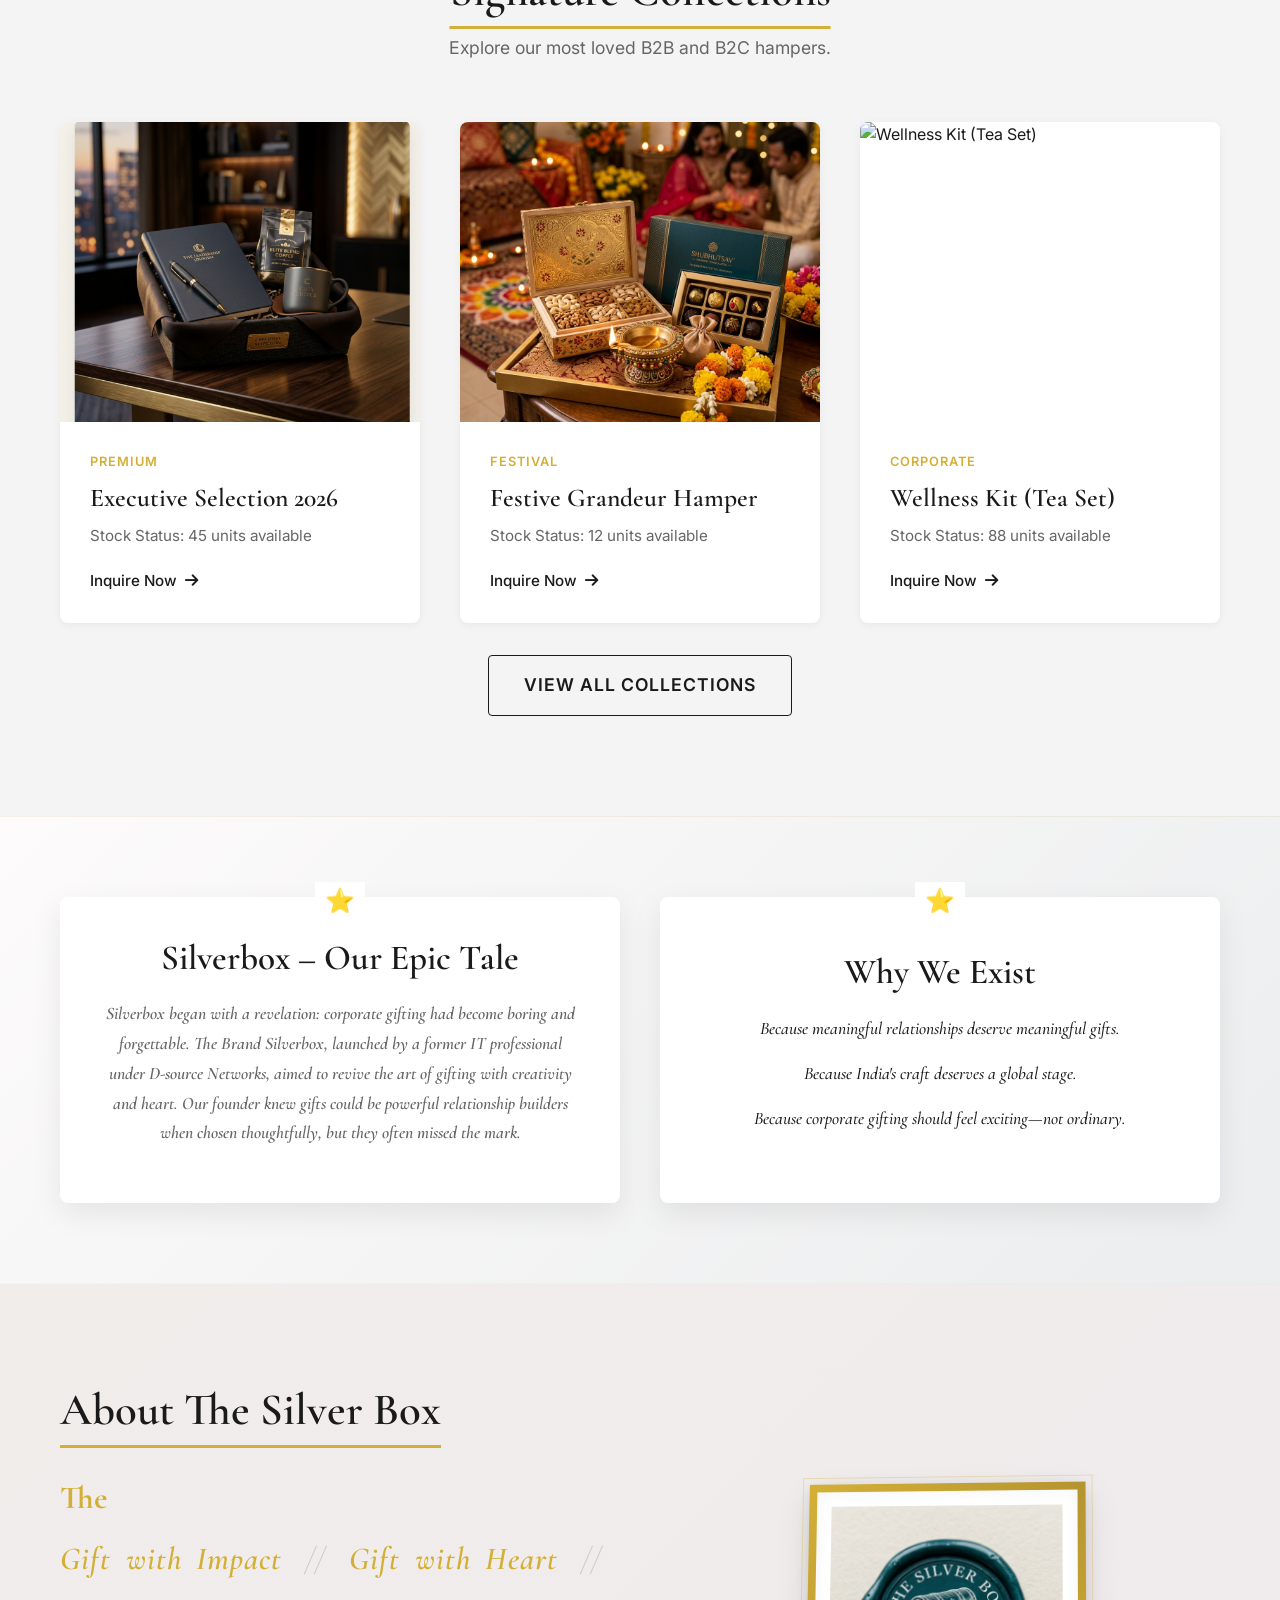
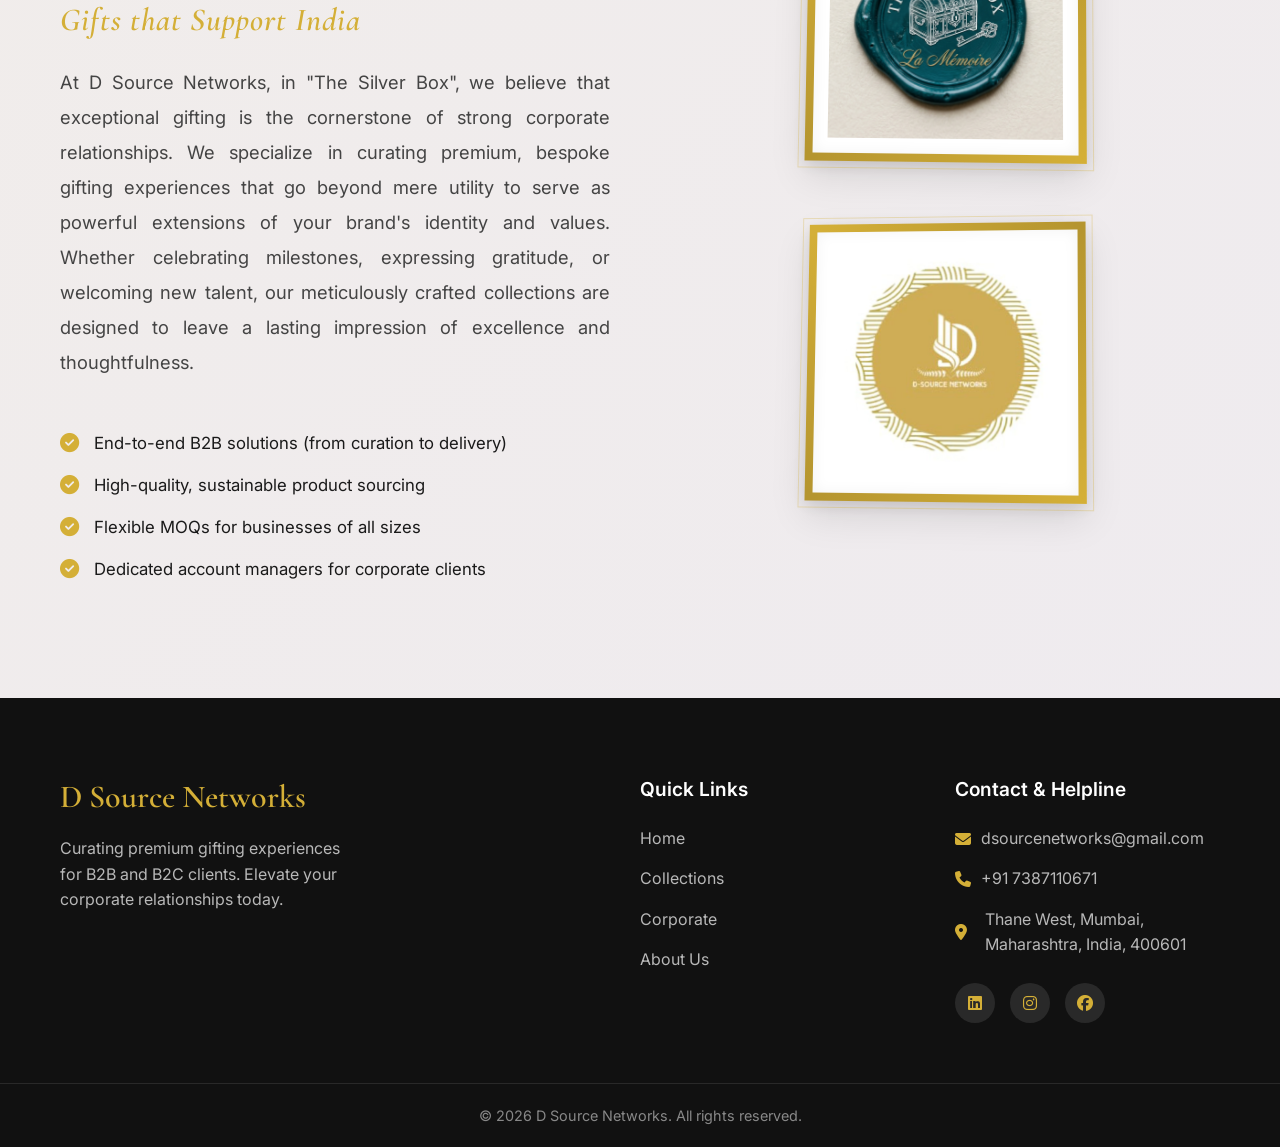
==== commit c0e3b6a2: "Update website: 09-05-2026  1:02:17.99" ====
--- a/index.html
+++ b/index.html
@@ -19,6 +19,14 @@
 </head>
 
 <body>
+    <!-- Announcement Banner -->
+    <div class="ad-banner">
+        <div class="ad-banner-content" id="bannerContent">
+            <span class="ad-text">✨ NEW ARRIVAL: The Executive Selection 2026 is now LIVE! 🎁 Discover the peak of premium corporate gifting. 📦 Limited edition hampers available for pre-order. 🚚 Pan-India Shipping! ✨</span>
+            <span class="ad-text">✨ NEW ARRIVAL: The Executive Selection 2026 is now LIVE! 🎁 Discover the peak of premium corporate gifting. 📦 Limited edition hampers available for pre-order. 🚚 Pan-India Shipping! ✨</span>
+        </div>
+    </div>
+
     <!-- Navigation -->
     <nav class="navbar" id="navbar">
         <div class="nav-container">
@@ -139,45 +147,8 @@
                 <h2>Signature Collections</h2>
                 <p>Explore our most loved B2B and B2C hampers.</p>
             </div>
-            <div class="product-grid">
-                <!-- Product 1 -->
-                <div class="product-card">
-                    <div class="product-image" style="height: 300px;">
-                        <img src="images/company_logo.jpeg" alt="The Executive Silver Box">
-                    </div>
-                    <div class="product-info">
-                        <span class="category">Welcome Kit</span>
-                        <h3>The Executive Silver Box</h3>
-                        <p>A sophisticated mix of premium tech accessories, artisanal coffee, and an elegant notebook.
-                        </p>
-                        <a href="#" class="view-details">View Details <i class="fas fa-arrow-right"></i></a>
-                    </div>
-                </div>
-                <!-- Product 2 -->
-                <div class="product-card">
-                    <div class="product-image" style="height: 300px;">
-                        <img src="images/festival_hamper_1777448003402.png" alt="The Festive Grandeur">
-                    </div>
-                    <div class="product-info">
-                        <span class="category">Festival Hamper</span>
-                        <h3>The Festive Grandeur</h3>
-                        <p>A grand assortment of gourmet treats, premium dry fruits, and handcrafted decor.</p>
-                        <a href="#" class="view-details">View Details <i class="fas fa-arrow-right"></i></a>
-                    </div>
-                </div>
-                <!-- Product 3 -->
-                <div class="product-card">
-                    <div class="product-image placeholder-img"
-                        style="background: linear-gradient(135deg, #fdfbfb 0%, #ebedee 100%); display: flex; align-items: center; justify-content: center; height: 300px;">
-                        <i class="fas fa-mug-hot" style="font-size: 4rem; color: #d4af37;"></i>
-                    </div>
-                    <div class="product-info">
-                        <span class="category">Corporate Gift</span>
-                        <h3>The Wellness Hamper</h3>
-                        <p>Curated teas, honey, and wellness products to promote a healthy work-life balance.</p>
-                        <a href="#" class="view-details">View Details <i class="fas fa-arrow-right"></i></a>
-                    </div>
-                </div>
+            <div class="product-grid" id="dynamicProductGrid">
+                <!-- Products will be loaded dynamically from Inventory -->
             </div>
             <div class="text-center mt-4">
                 <a href="#" class="btn btn-outline-dark">View All Collections</a>
@@ -289,14 +260,7 @@
             </div>
         </div>
         <div class="footer-bottom">
-            <p>&copy; 2026 D Source Networks. All rights reserved. |
-                <a href="employee.html"
-                    style="color: rgba(255,255,255,0.6); text-decoration: none; font-size: 0.85rem;"><i
-                        class="fas fa-user-shield"></i> Employee Portal</a> |
-                <a href="https://dsource3101.github.io/dsourcenetworks/" target="_blank"
-                    style="color: #d4af37; text-decoration: none; font-size: 0.85rem; font-weight: bold;"><i
-                        class="fas fa-external-link-alt"></i> Go Live</a>
-            </p>
+            <p>&copy; 2026 D Source Networks. All rights reserved.</p>
         </div>
     </footer>
 
@@ -324,6 +288,7 @@
                     <textarea id="message" name="Message" rows="4" required></textarea>
                 </div>
                 <input type="hidden" name="_subject" value="New Corporate Inquiry!">
+                <input type="hidden" name="_next" value="https://dsource3101.github.io/dsourcenetworks/?submitted=true">
                 <button type="submit" class="btn btn-primary w-100" style="width: 100%;">Send Inquiry</button>
             </form>
         </div>
--- a/styles.css
+++ b/styles.css
@@ -21,6 +21,41 @@
     --shadow-md: 0 10px 30px rgba(0,0,0,0.08);
 }
 
+/* Announcement Banner */
+.ad-banner {
+    background-color: var(--primary-color);
+    color: #1a1a1a;
+    height: 40px;
+    display: flex;
+    align-items: center;
+    position: fixed;
+    top: 0;
+    left: 0;
+    width: 100%;
+    z-index: 2000;
+    overflow: hidden;
+    font-weight: 700;
+    font-size: 0.9rem;
+    letter-spacing: 0.5px;
+    box-shadow: 0 2px 10px rgba(0,0,0,0.1);
+    text-transform: uppercase;
+}
+
+.ad-banner-content {
+    display: inline-block;
+    white-space: nowrap;
+    animation: scroll-left 40s linear infinite;
+}
+
+@keyframes scroll-left {
+    0% { transform: translateX(0); }
+    100% { transform: translateX(-50%); }
+}
+
+.ad-text {
+    padding-right: 50px; /* Space between loops */
+}
+
 /* Reset & Base Styles */
 * {
     margin: 0;
@@ -150,7 +185,7 @@
 /* Navbar */
 .navbar {
     position: fixed;
-    top: 0;
+    top: 40px;
     left: 0;
     width: 100%;
     padding: 20px 0;
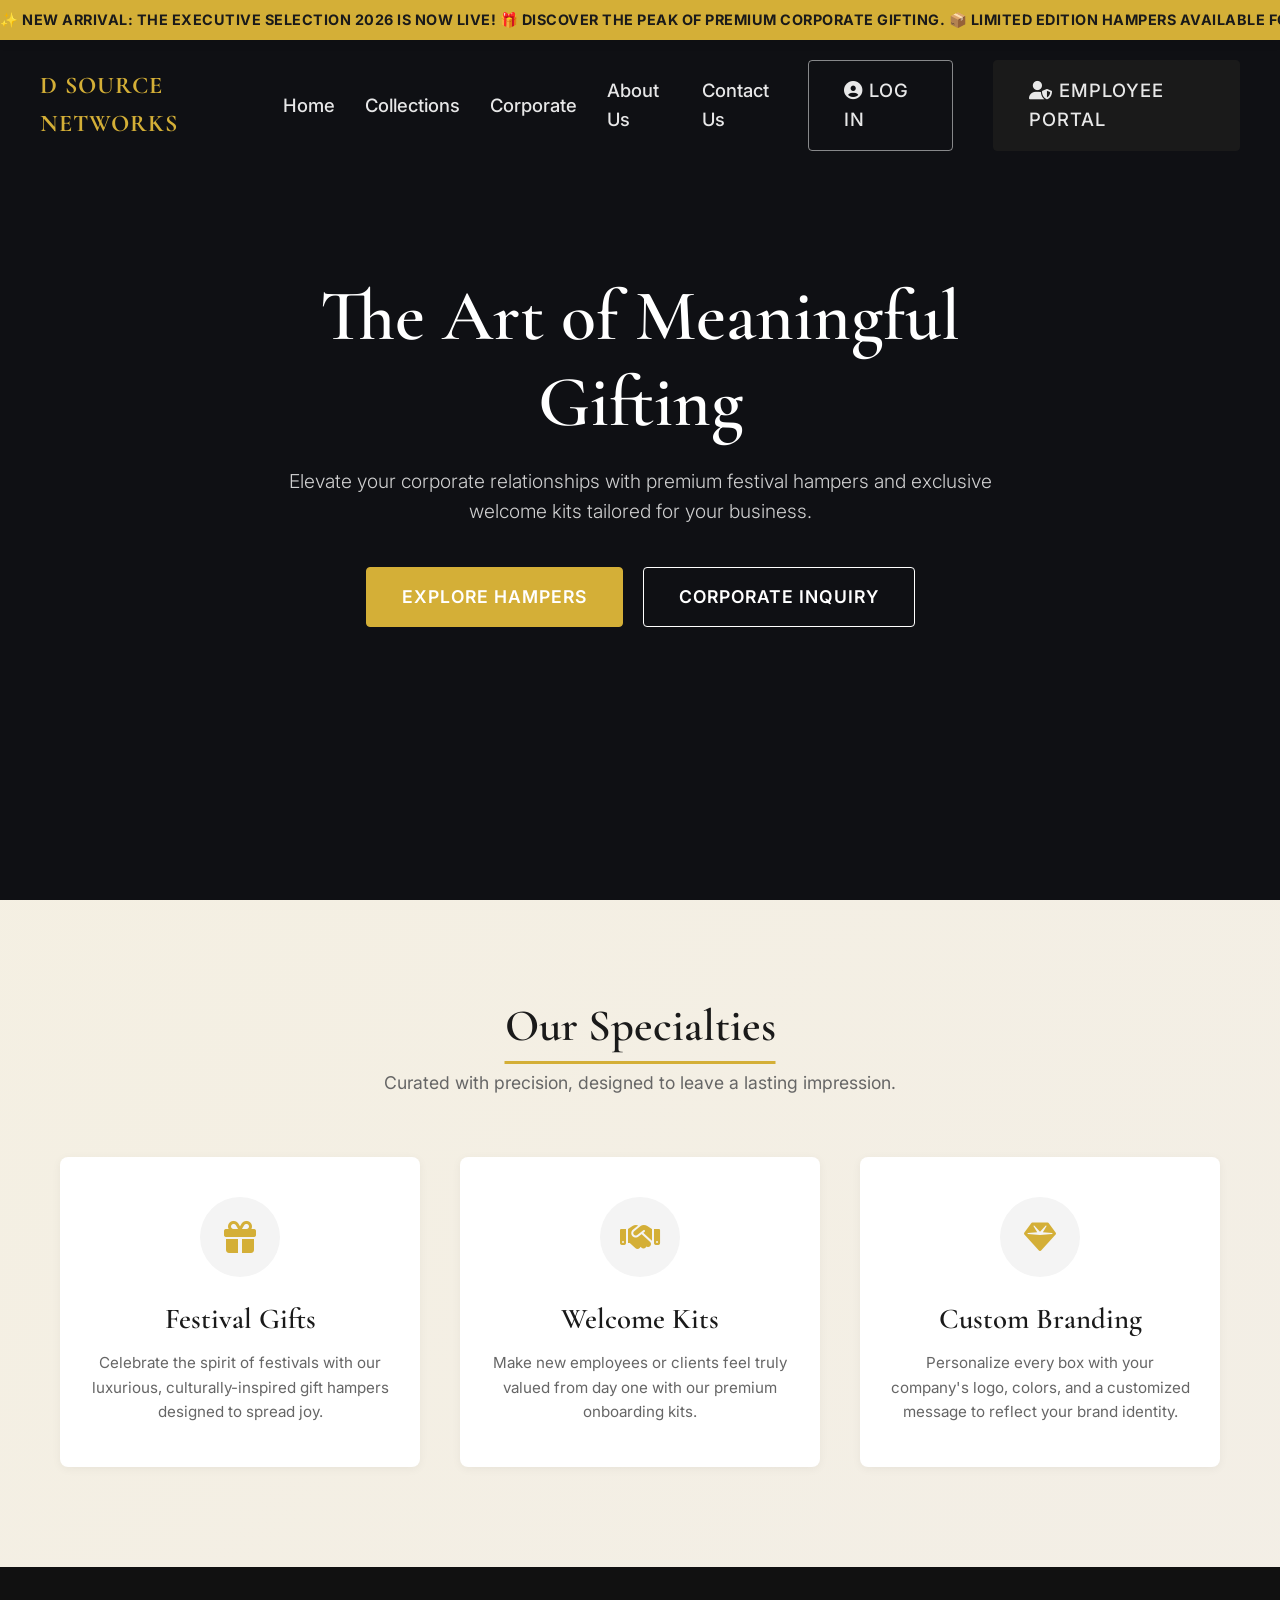
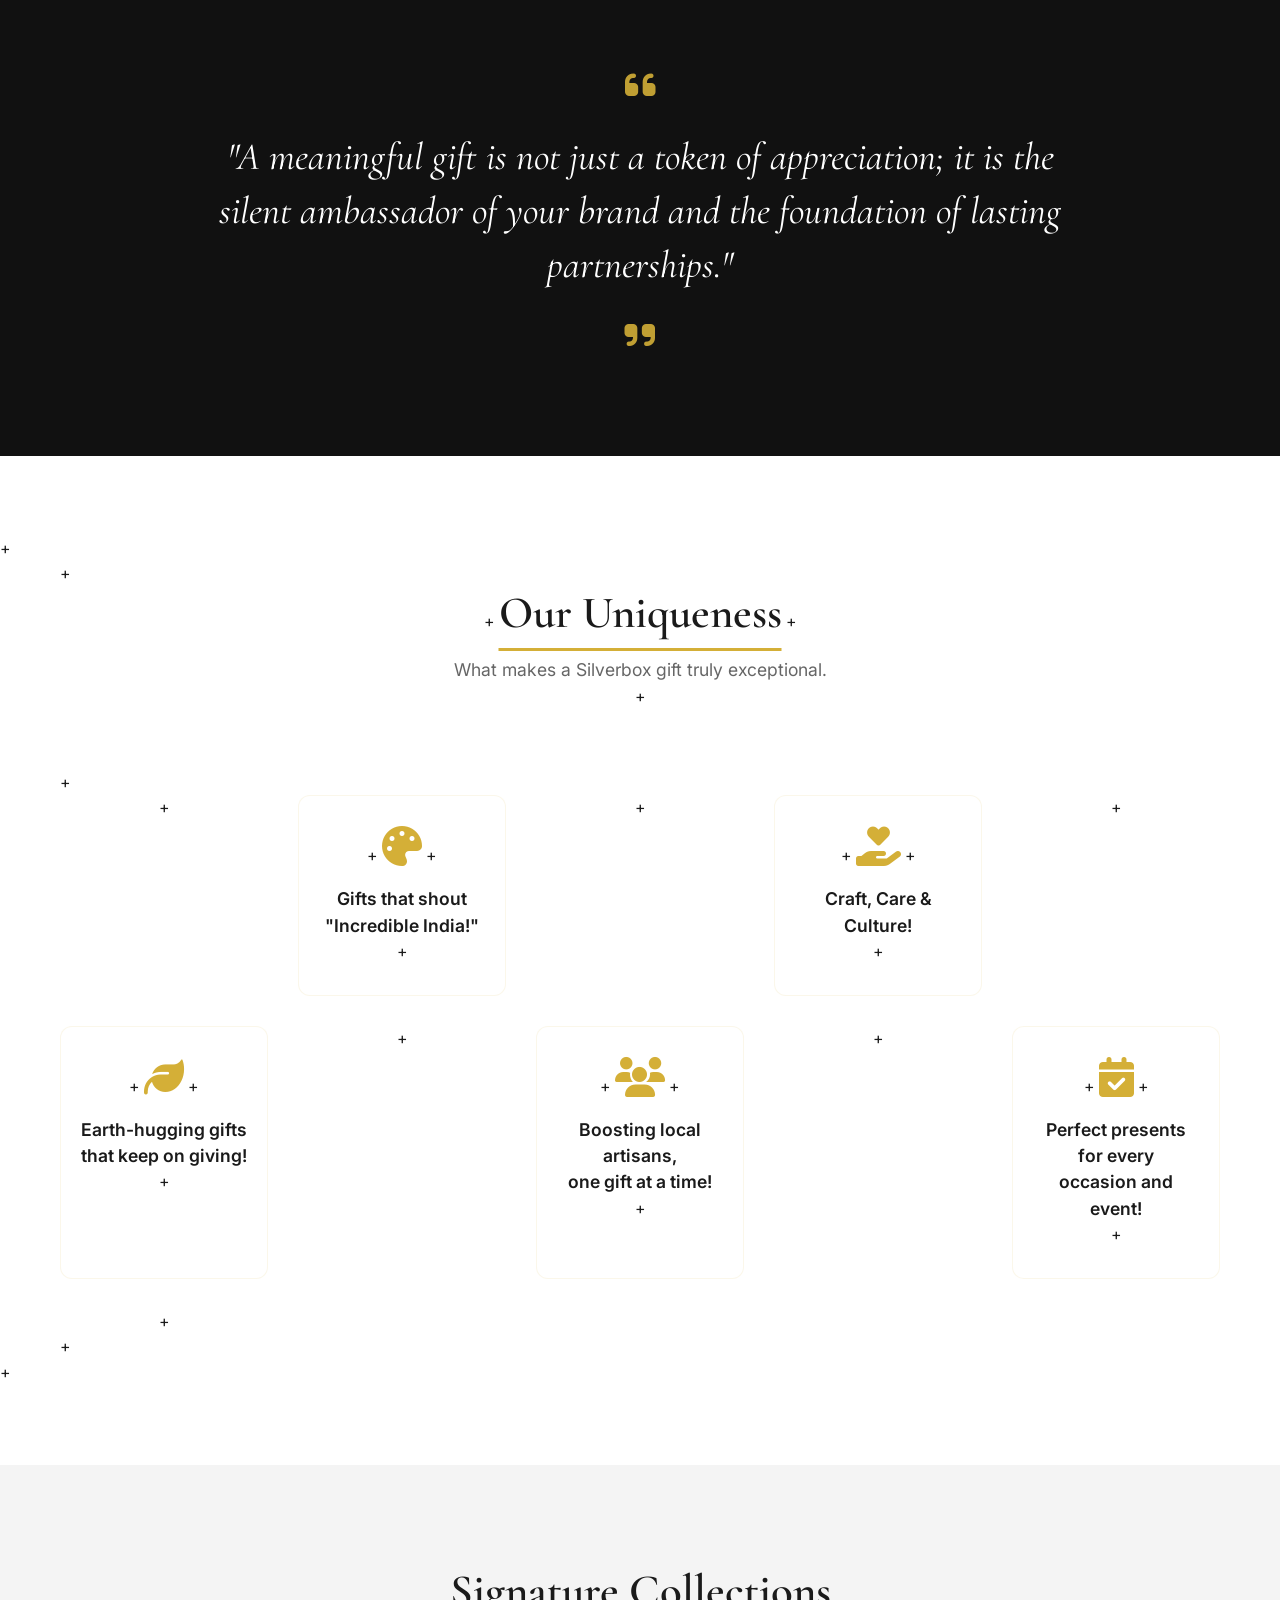
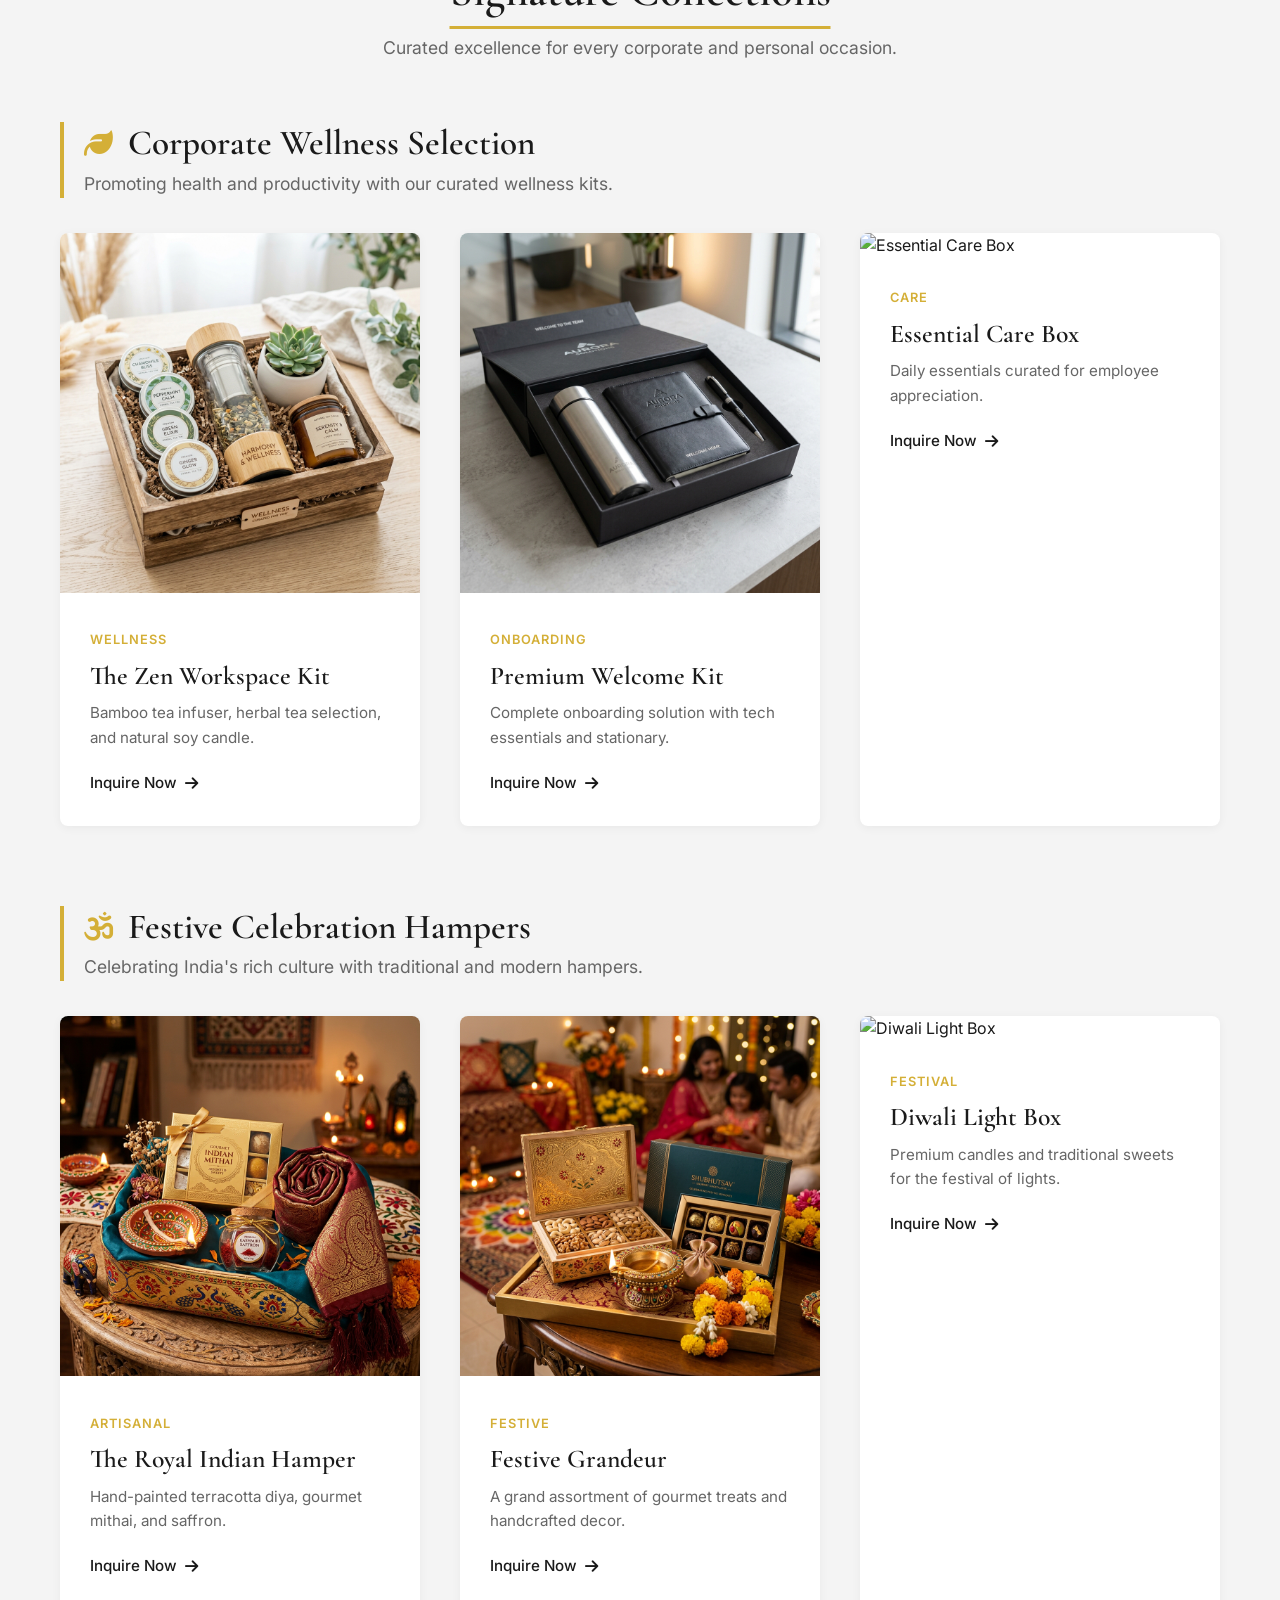
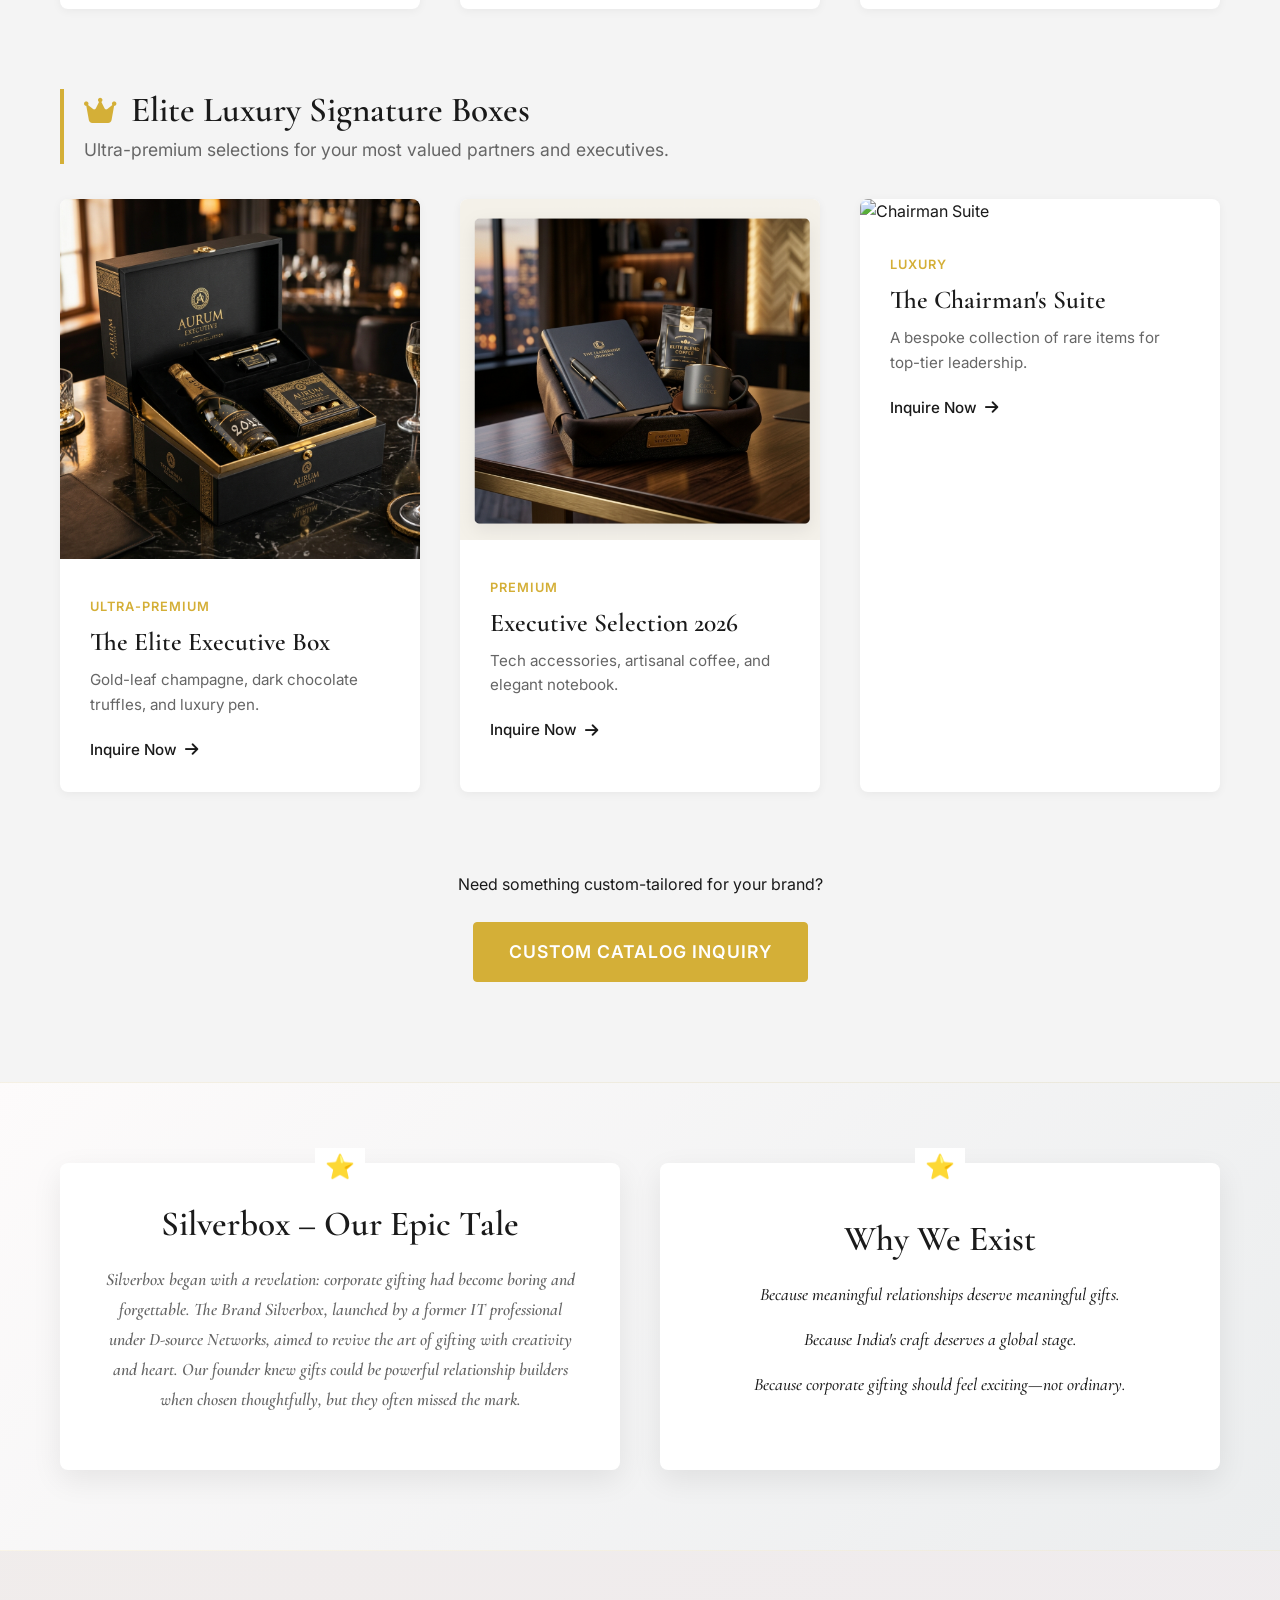
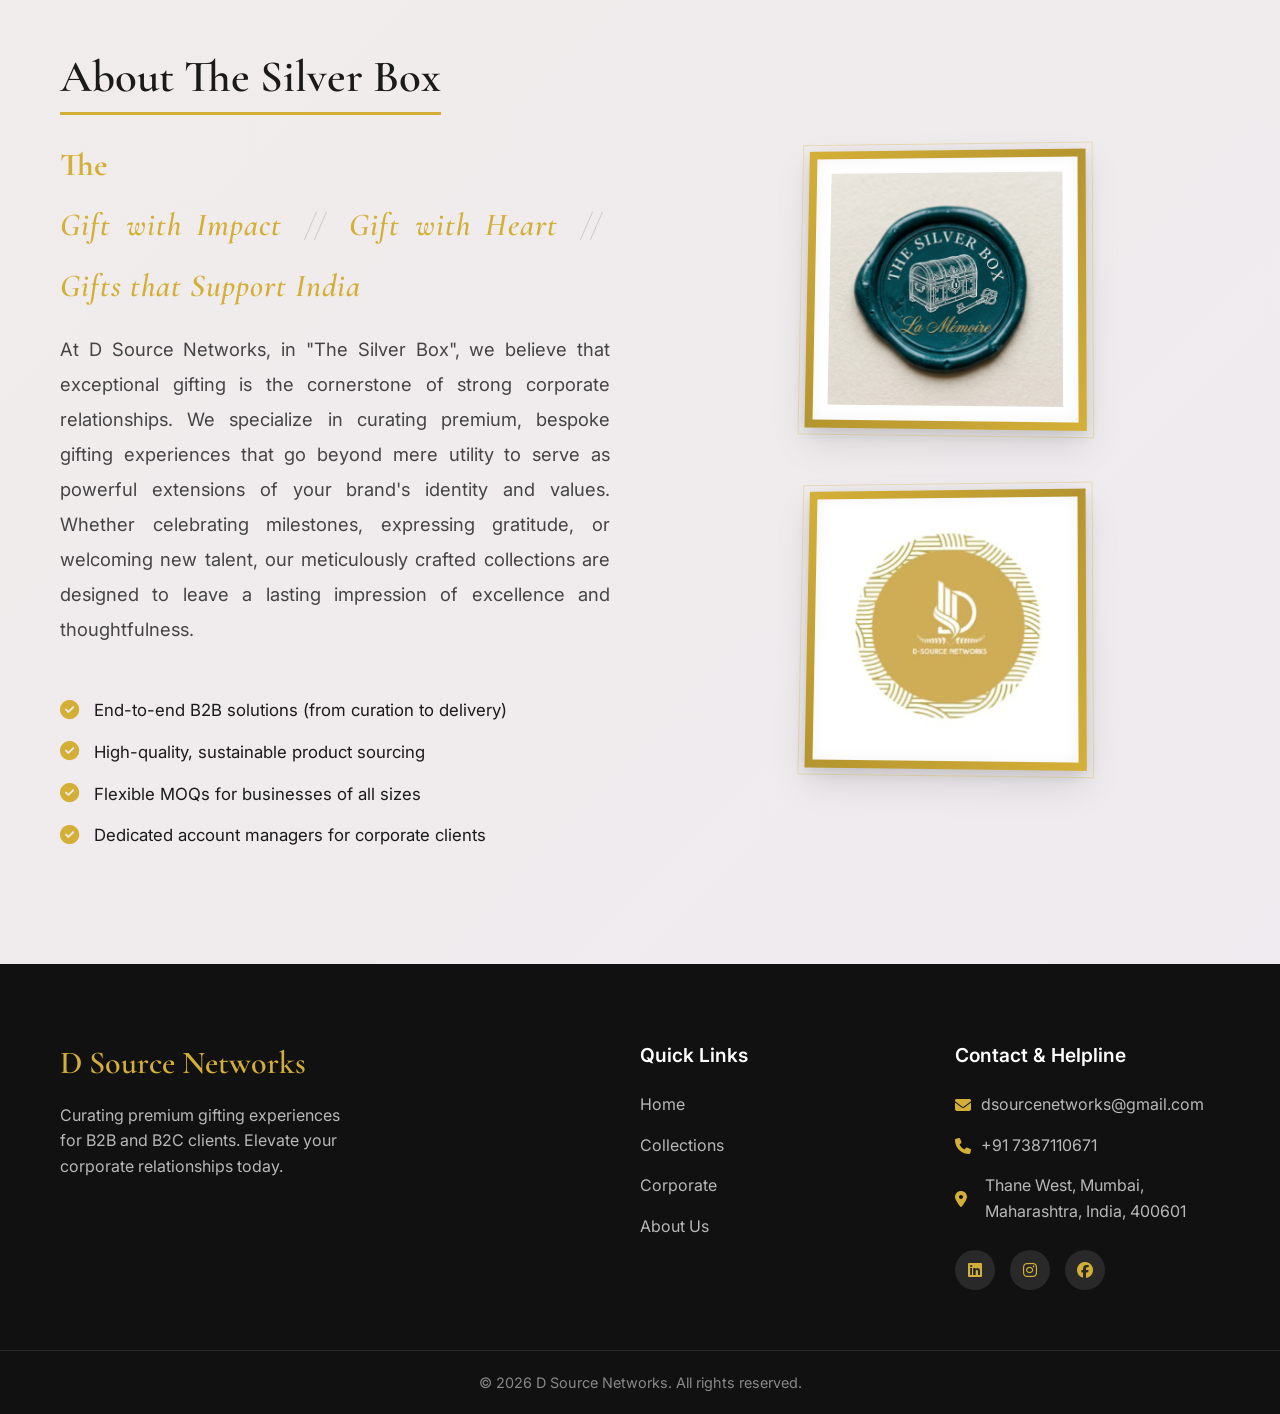
==== commit 2811a2b7: "Expand Signature Collections with new categorized sections and premium images" ====
--- a/index.html
+++ b/index.html
@@ -145,13 +145,141 @@
         <div class="container">
             <div class="section-header">
                 <h2>Signature Collections</h2>
-                <p>Explore our most loved B2B and B2C hampers.</p>
-            </div>
-            <div class="product-grid" id="dynamicProductGrid">
-                <!-- Products will be loaded dynamically from Inventory -->
-            </div>
-            <div class="text-center mt-4">
-                <a href="#" class="btn btn-outline-dark">View All Collections</a>
+                <p>Curated excellence for every corporate and personal occasion.</p>
+            </div>
+
+            <!-- Category: Corporate Wellness -->
+            <div class="category-section mt-5">
+                <div class="category-header">
+                    <h3 class="category-title"><i class="fas fa-leaf"></i> Corporate Wellness Selection</h3>
+                    <p>Promoting health and productivity with our curated wellness kits.</p>
+                </div>
+                <div class="product-grid">
+                    <div class="product-card">
+                        <div class="product-image">
+                            <img src="images/wellness_corporate_kit.png" alt="Wellness Corporate Kit">
+                        </div>
+                        <div class="product-info">
+                            <span class="category">Wellness</span>
+                            <h3>The Zen Workspace Kit</h3>
+                            <p>Bamboo tea infuser, herbal tea selection, and natural soy candle.</p>
+                            <a href="#corporate" class="view-details">Inquire Now <i class="fas fa-arrow-right"></i></a>
+                        </div>
+                    </div>
+                    <div class="product-card">
+                        <div class="product-image">
+                            <img src="images/welcome_kit_1777447838852.png" alt="Employee Onboarding Kit">
+                        </div>
+                        <div class="product-info">
+                            <span class="category">Onboarding</span>
+                            <h3>Premium Welcome Kit</h3>
+                            <p>Complete onboarding solution with tech essentials and stationary.</p>
+                            <a href="#corporate" class="view-details">Inquire Now <i class="fas fa-arrow-right"></i></a>
+                        </div>
+                    </div>
+                    <div class="product-card">
+                        <div class="product-image">
+                            <img src="https://ui-avatars.com/api/?name=Essential+Care&background=f4f4f4&color=d4af37&size=300" alt="Essential Care Box">
+                        </div>
+                        <div class="product-info">
+                            <span class="category">Care</span>
+                            <h3>Essential Care Box</h3>
+                            <p>Daily essentials curated for employee appreciation.</p>
+                            <a href="#corporate" class="view-details">Inquire Now <i class="fas fa-arrow-right"></i></a>
+                        </div>
+                    </div>
+                </div>
+            </div>
+
+            <!-- Category: Festive Celebrations -->
+            <div class="category-section mt-5">
+                <div class="category-header">
+                    <h3 class="category-title"><i class="fas fa-om"></i> Festive Celebration Hampers</h3>
+                    <p>Celebrating India's rich culture with traditional and modern hampers.</p>
+                </div>
+                <div class="product-grid">
+                    <div class="product-card">
+                        <div class="product-image">
+                            <img src="images/artisanal_indian_hamper.png" alt="Artisanal Indian Hamper">
+                        </div>
+                        <div class="product-info">
+                            <span class="category">Artisanal</span>
+                            <h3>The Royal Indian Hamper</h3>
+                            <p>Hand-painted terracotta diya, gourmet mithai, and saffron.</p>
+                            <a href="#corporate" class="view-details">Inquire Now <i class="fas fa-arrow-right"></i></a>
+                        </div>
+                    </div>
+                    <div class="product-card">
+                        <div class="product-image">
+                            <img src="images/festival_hamper_1777448003402.png" alt="Festive Grandeur Hamper">
+                        </div>
+                        <div class="product-info">
+                            <span class="category">Festive</span>
+                            <h3>Festive Grandeur</h3>
+                            <p>A grand assortment of gourmet treats and handcrafted decor.</p>
+                            <a href="#corporate" class="view-details">Inquire Now <i class="fas fa-arrow-right"></i></a>
+                        </div>
+                    </div>
+                    <div class="product-card">
+                        <div class="product-image">
+                            <img src="https://ui-avatars.com/api/?name=Diwali+Light&background=f4f4f4&color=d4af37&size=300" alt="Diwali Light Box">
+                        </div>
+                        <div class="product-info">
+                            <span class="category">Festival</span>
+                            <h3>Diwali Light Box</h3>
+                            <p>Premium candles and traditional sweets for the festival of lights.</p>
+                            <a href="#corporate" class="view-details">Inquire Now <i class="fas fa-arrow-right"></i></a>
+                        </div>
+                    </div>
+                </div>
+            </div>
+
+            <!-- Category: Luxury Signature Boxes -->
+            <div class="category-section mt-5">
+                <div class="category-header">
+                    <h3 class="category-title"><i class="fas fa-crown"></i> Elite Luxury Signature Boxes</h3>
+                    <p>Ultra-premium selections for your most valued partners and executives.</p>
+                </div>
+                <div class="product-grid">
+                    <div class="product-card">
+                        <div class="product-image">
+                            <img src="images/luxury_signature_box.png" alt="Elite Luxury Box">
+                        </div>
+                        <div class="product-info">
+                            <span class="category">Ultra-Premium</span>
+                            <h3>The Elite Executive Box</h3>
+                            <p>Gold-leaf champagne, dark chocolate truffles, and luxury pen.</p>
+                            <a href="#corporate" class="view-details">Inquire Now <i class="fas fa-arrow-right"></i></a>
+                        </div>
+                    </div>
+                    <div class="product-card">
+                        <div class="product-image">
+                            <img src="images/executive_selection.png" alt="Executive Selection 2026">
+                        </div>
+                        <div class="product-info">
+                            <span class="category">Premium</span>
+                            <h3>Executive Selection 2026</h3>
+                            <p>Tech accessories, artisanal coffee, and elegant notebook.</p>
+                            <a href="#corporate" class="view-details">Inquire Now <i class="fas fa-arrow-right"></i></a>
+                        </div>
+                    </div>
+                    <div class="product-card">
+                        <div class="product-image">
+                            <img src="https://ui-avatars.com/api/?name=Chairman+Suite&background=f4f4f4&color=d4af37&size=300" alt="Chairman Suite">
+                        </div>
+                        <div class="product-info">
+                            <span class="category">Luxury</span>
+                            <h3>The Chairman's Suite</h3>
+                            <p>A bespoke collection of rare items for top-tier leadership.</p>
+                            <a href="#corporate" class="view-details">Inquire Now <i class="fas fa-arrow-right"></i></a>
+                        </div>
+                    </div>
+                </div>
+            </div>
+
+            <div class="text-center mt-5">
+                <p class="mb-4">Need something custom-tailored for your brand?</p>
+                <a href="#corporate" class="btn btn-primary">Custom Catalog Inquiry</a>
             </div>
         </div>
     </section>
--- a/styles.css
+++ b/styles.css
@@ -122,6 +122,14 @@
     margin-top: 2rem;
 }
 
+.mt-5 {
+    margin-top: 3rem;
+}
+
+.mb-4 {
+    margin-bottom: 1.5rem;
+}
+
 /* Buttons */
 .btn {
     display: inline-block;
@@ -443,6 +451,36 @@
     font-size: 2.2rem;
     color: var(--primary-color);
     opacity: 0.9;
+}
+
+/* Category Sections */
+.category-section {
+    margin-bottom: 80px;
+}
+
+.category-header {
+    margin-bottom: 35px;
+    border-left: 4px solid var(--primary-color);
+    padding-left: 20px;
+}
+
+.category-title {
+    font-size: 2.2rem;
+    color: var(--text-dark);
+    margin-bottom: 5px;
+    display: flex;
+    align-items: center;
+    gap: 15px;
+}
+
+.category-title i {
+    font-size: 1.8rem;
+    color: var(--primary-color);
+}
+
+.category-header p {
+    color: var(--text-muted);
+    font-size: 1.1rem;
 }
 
 /* Product Grid */
